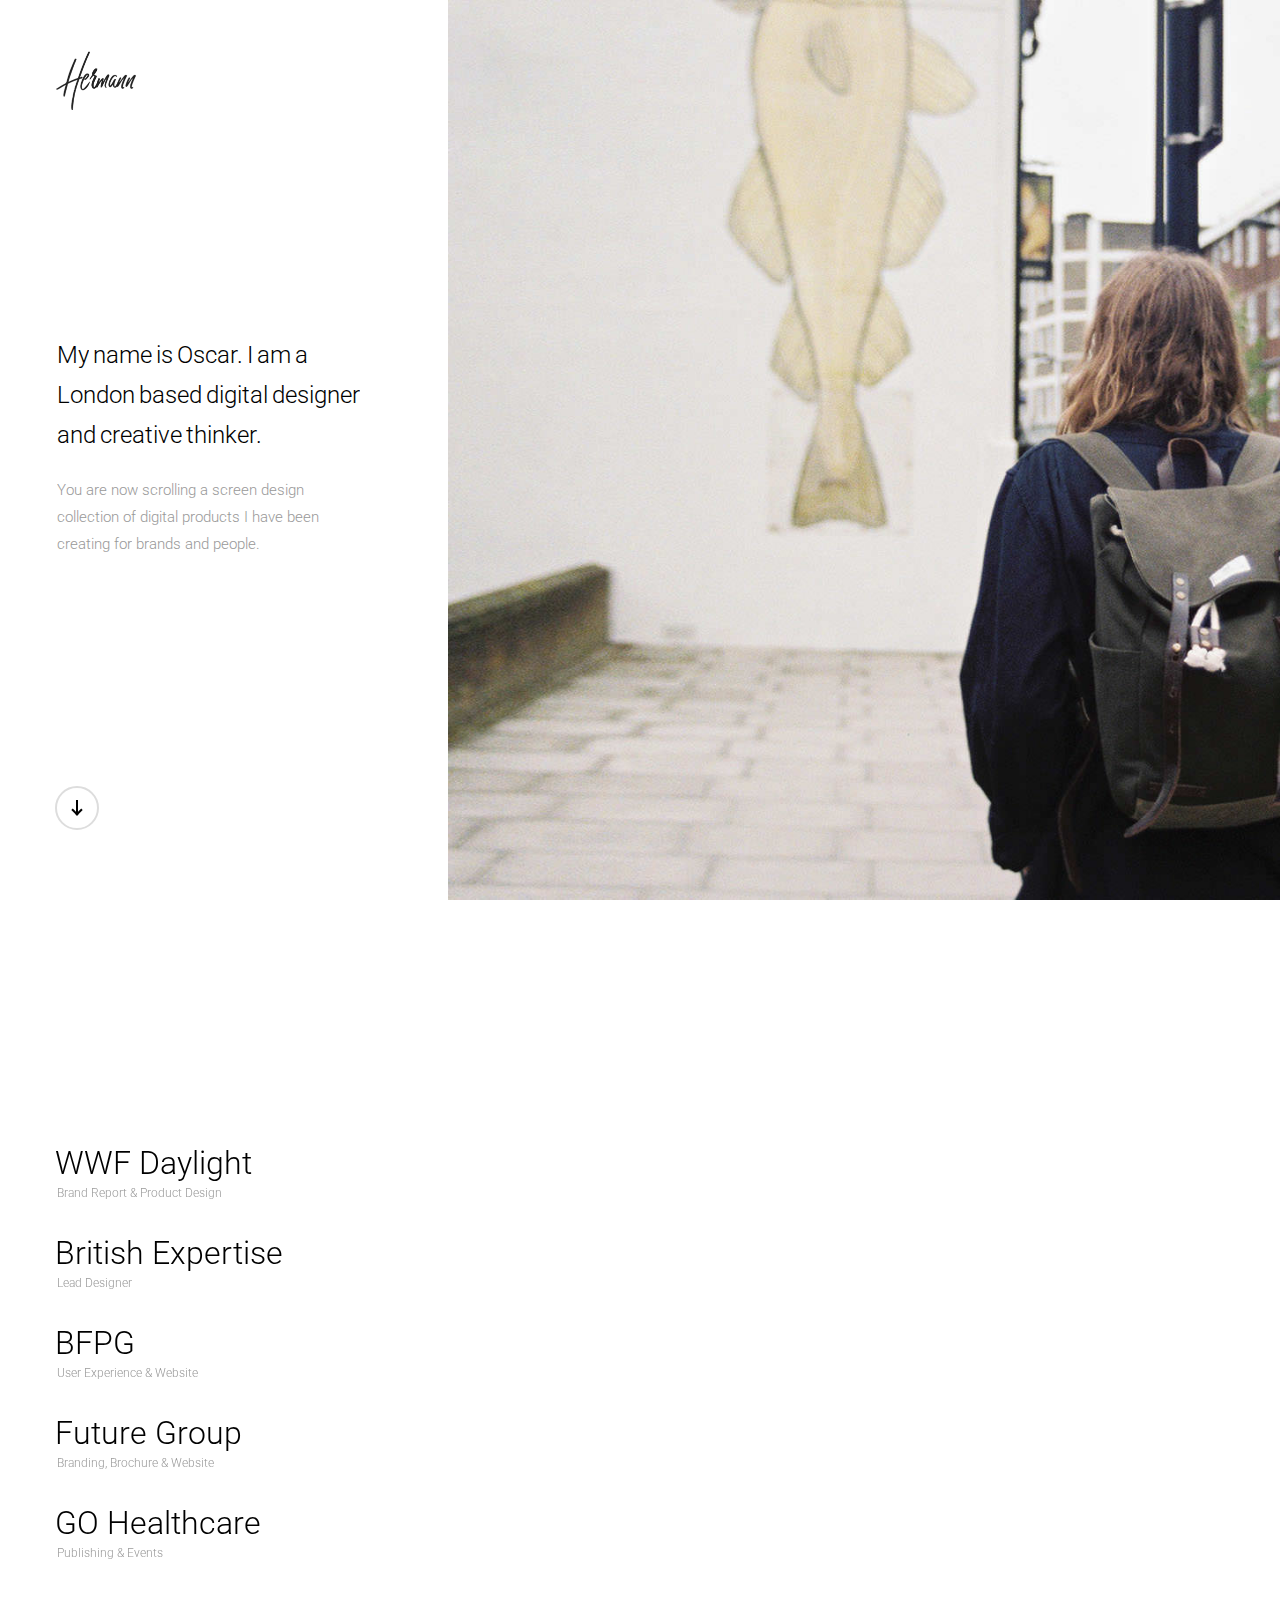
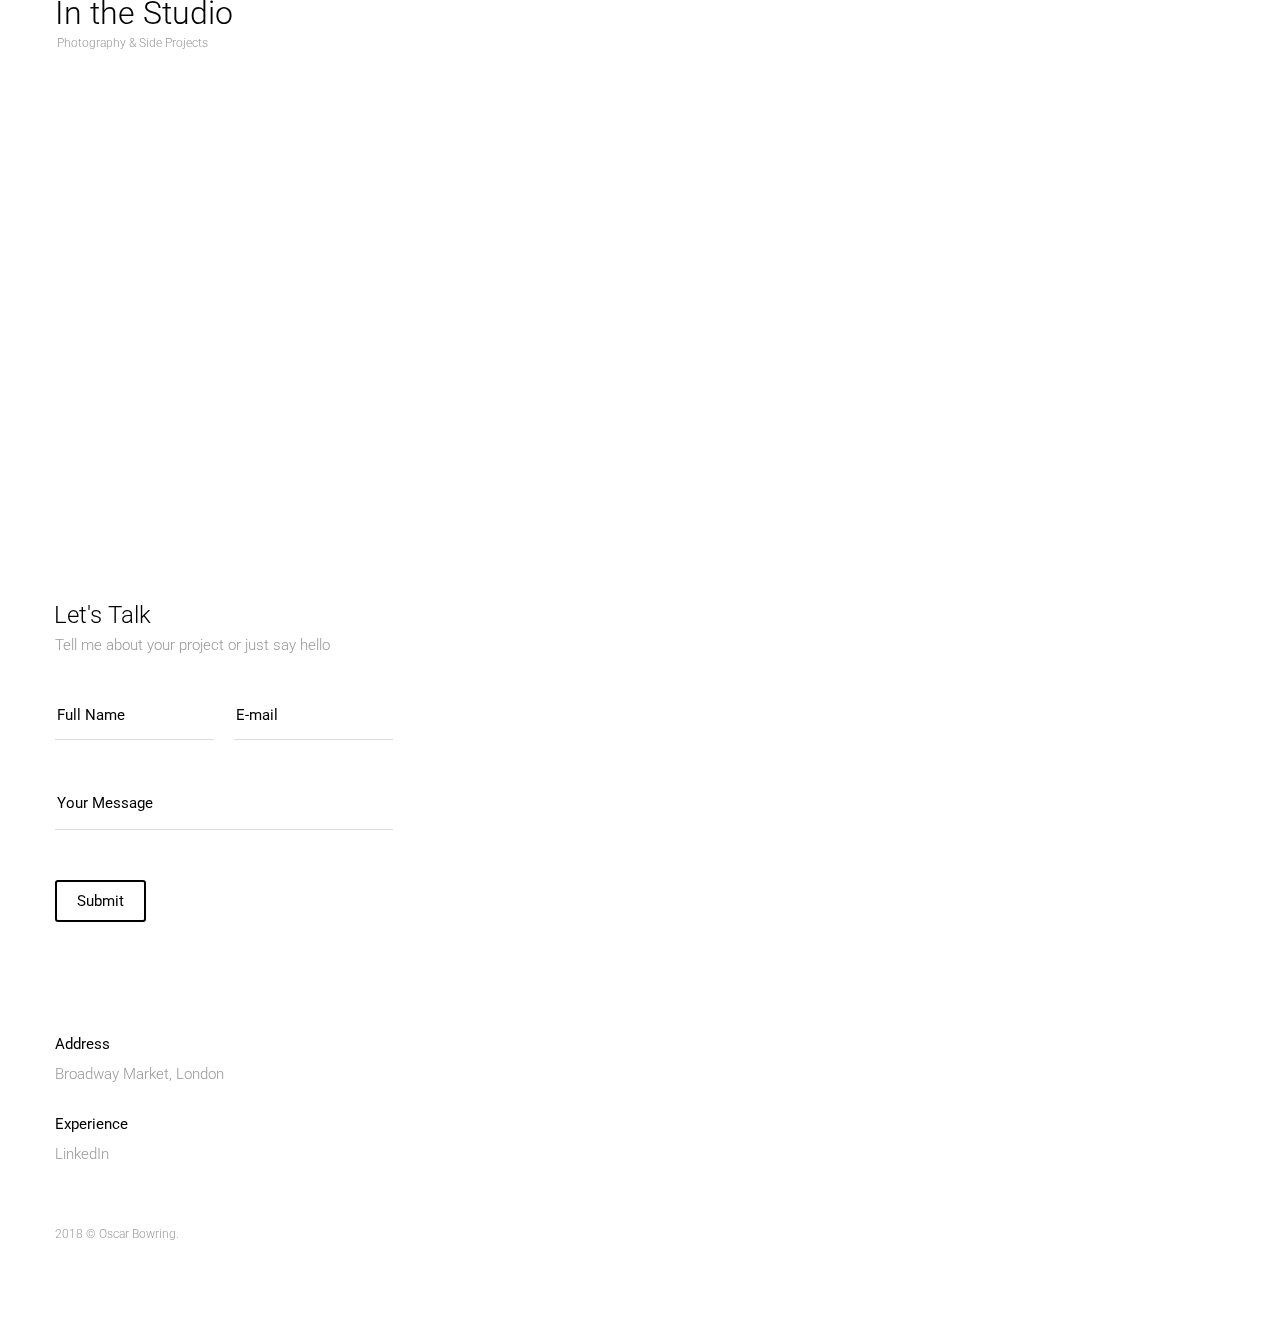
==== home.html @ 395b9bc4 "Update: Home Text." ====
<!DOCTYPE html>
<html lang="en">
<head>

    <title>Hermann - Creative Ajax Portfolio Template</title>
    <meta name="viewport" content="width=device-width, initial-scale=1.0" />
    <meta name="description" content="Perfect masonry isotope portfolio template. Masonry portfolio examples. Build your portfolio with berger template." />
    <meta name="keywords" content="ajax portfolio, portfolio design, portfolio template, minimal portfolio, masonry isotope portfolio " />
    <meta name="author" content="ClaPat Studio">
    <meta charset="UTF-8" />

    <link rel="icon" type="image/ico" href="favicon.ico" />
    <link href="style.css" rel="stylesheet" />
    <link href="css/assets.css" rel="stylesheet" />
    <link href="css/font-awesome.min.css" rel="stylesheet" />
    <link href='https://fonts.googleapis.com/css?family=Roboto:400,300' rel='stylesheet' type='text/css'>


</head>



<body class="hidden bg-change">

    <!-- Page Content -->
    <div id="page-content">


        <!-- Header -->
        <header class="hidden">

            <!-- Logo -->
            <div id="logo">
                <a href="index.html">
                    <img class="black-logo" src="images/logo.png" alt="Logo Black">
                    <img class="white-logo" src="images/logo-white.png" alt="Logo White">
                </a>
            </div>
            <!--/Logo -->

	    <!-- Loader Mask -->
            <div id="loader-mask" class="disable">
                <div id="loader"></div>
            </div>
	    <!--/Loader Mask -->

	    <!-- Close Project -->
            <div id="close-project" class="disable">
                <span></span>
                <span></span>
            </div>
	    <!-- Close Project -->

        </header>
        <!--/Header -->


        <!-- Main -->
        <div id="main">

            <!-- Showcase Gallery -->
            <div id="showcase-gallery">
                <div class="showcase-img" data-aux="project-01" data-src="images/p1.jpg"></div>
                <div class="showcase-img light-content" data-aux="project-02" data-src="images/p2.jpg"></div>
                <div class="showcase-img light-content" data-aux="project-03" data-src="images/p3.jpg"></div>
                <div class="showcase-img" data-aux="project-04" data-src="images/p4.jpg"></div>
                <div class="showcase-img" data-aux="project-05" data-src="images/p5.jpg"></div>
                <div class="showcase-img light-content" data-aux="project-06" data-src="images/p6.jpg"></div>
                <div class="showcase-img" data-aux="project-07" data-src="images/p7.jpg"></div>
            </div>
            <!--/Showcase Gallery -->

	    <!-- Main Content-->
            <div id="main-content">

                <!-- Intro Section -->
                <div id="intro">
                    <div class="outer">
                        <div class="inner">
                            <div class="title-intro">My name is Oscar. I am a London <br class="destroy">based digital designer and creative thinker.</div>
       			    <div class="subtitle-intro">You are now scrolling a screen design collection of digital products <br class="destroy">I have been creating for brands and people.</div>
                            <div class="scroll-down disable">
                                <div class="arrow-top"></div>
                    		<div class="arrow-top-line"></div>
                            </div>
                        </div>
                    </div>
		</div>
                <!--/Intro Section -->

                <!-- Showcase List -->
                <div id="showcase">
                    <div class="outer">
                        <div class="inner">
                            <ul class="showcase-list">
                                <li><a data-url="project1.html" data-aux="project-01">WWF Daylight<span>Brand Report & Product Design</span></a></li>
                                <li><a data-url="project2.html" data-aux="project-02">British Expertise<span>Lead Designer</span></a></li>
                                <li><a data-url="project3.html" data-aux="project-03">BFPG<span>User Experience & Website</span></a></li>
                                <li><a data-url="project4.html" data-aux="project-04">Future Group<span>Branding, Brochure & Website</span></a></li>
                                <li><a data-url="project5.html" data-aux="project-05">GO Healthcare<span>Publishing & Events</span></a></li>
                                <li><a data-url="project6.html" data-aux="project-06">In the Studio<span>Photography & Side Projects</span></a></li>
                            </ul>
                        </div>
                    </div>
                </div>
                <!--/Showcase List -->


                <!-- Contact Section -->
                <div id="contact">

                    <h4>Let's Talk</h4>
                    <p>Tell me about your project or just say hello</p>

                    <!-- Contact Formular -->
                    <div id="contact-formular">

                    	<div id="message"></div>

                        <form method="post" action="contact.php" name="contactform" id="contactform">
                            <div class="name-box">
                                <input name="name" type="text" id="name" size="30"  onfocus="if(this.value == 'Full Name') { this.value = ''; }" onblur="if(this.value == '') { this.value = 'Full Name'; }" value="Full Name" ><label class="input_label"></label>
                            </div>
                            <div class="email-box">
                                <input name="email" type="text" id="email" size="30" onfocus="if(this.value == 'E-mail') { this.value = ''; }" onblur="if(this.value == '') { this.value = 'E-mail'; }" value="E-mail" ><label class="input_label"></label>
                            </div>
                            <div class="message-box">
                                <textarea name="comments" cols="40" rows="4" id="comments" onfocus="if(this.value == 'Your Message') { this.value = ''; }" onblur="if(this.value == '') { this.value = 'Your Message'; }" >Your Message</textarea><label class="input_label slow"></label>
                            </div>
                             <div class="submit-box">
                                <input type="submit" class="send_message cillar-button" id="submit" value="Submit" />
                            </div>
                        </form>
                    </div>
                    <!--/Contact Formular -->


                    <p><strong>Address</strong><br>Broadway Market, London</p>

                    <p><strong>Experience</strong><br>
                        <a target="_blank" href="https://www.linkedin.com/in/oscar-bowring/" class="link"><span>LinkedIn</span></a>
                    </p>


                    <p class="copyright">2018 © Oscar Bowring.</p>

                </div>
                <!--/Contact Section -->


            </div>
	    <!--/Main Content -->

        </div>
        <!--/Main -->

        <!-- Project Holder -->
        <div id="project-holder">
            <div id="project-data"></div>
        </div>
	<!--/Project Holder -->

	</div>
	<!--/Page Content -->



    <script src="js/jquery.min.js"></script>
    <script src="js/plugins.js"></script>
    <script src="js/scripts.js"></script>



</body>

</html>
---- style.css ----
/*------------------------------------------------------------------
Project:	Herman - The Ultimate Portfolio Template
Version:	1.0
Last change:	25/05/2017
Assigned to:	ClaPat
Primary use:	Showcase Portfolio
-------------------------------------------------------------------*/



/*------------------------------------------------------------------

01. General Styles
02. Preloader
03. Header
04. Secondary Menu
05. Full Screen Overlay Menu
06. Content Styles
07. Portfolio Filters
08. Portfolio Items
09. Portfolio Isotope Transitions
10. Project Page
11. Blog Page
12. Contact Page
13. Image & Div Animation
14. Shortcodes
15. Footer
16. Responsive Media Querries

-------------------------------------------------------------------*/


/* 1. General Styles */

	html,body{
		font-family: 'Roboto', sans-serif;
		font-weight: 300;
		font-size:15px;
		line-height:24px;
		height:100%;
		width:100%;
		color:#999;
		background-color:#fff;
	}

	html {
		box-sizing: border-box;
		margin-right: 0px!important;
		overflow: visible!important;
	}

	body {
		overflow-x:hidden;
		overflow-y:scroll;
		box-sizing: border-box;
		webkit-transition: opacity 0.2s ease-in-out 0s;
		transition: opacity 0.2s ease-in-out 0s;
	}

	body.hidden {
		opacity:0;
	}


	html, body, div, span, applet, object, iframe, h1, h2, h3, h4, h5, h6, p, blockquote, pre, a, abbr, acronym, address, big, cite, code, del, dfn, em, font, ins, kbd, q, s, samp, small, strike, strong, sub, sup, tt, var, dl, dt, dd, ol, ul, li, fieldset, form, label, legend, table, caption, tbody, tfoot, thead, tr, th, td {
		border: 0;
		margin: 0;
		outline: 0;
		padding: 0;
		vertical-align: baseline;
	}

	article,
	aside,
	details,
	figcaption,
	footer,
	header,
	hgroup,
	nav,
	section {
		display: block;
	}

	audio,
	canvas,
	 {
		display: inline-block;
		max-width: 100%;
	}

	address {
		font-style: italic;
		margin-bottom: 24px;
	}

	abbr[title] {
		border-bottom: 1px dotted #2b2b2b;
		cursor: help;
	}

	b, strong {
		font-weight: 400;
		color:#000;
		transition:all 0.2s ease-in-out 0s;
    	-webkit-transition:all 0.2s ease-in-out 0s;
	}

	.light-content b, .light-content strong {
		color:#fff;
	}

	cite,
	dfn,
	em,
	i {
		font-style: italic;
	}

	mark,
	ins {
		background: none repeat scroll 0 0 #000;
		text-decoration: none;
		color:#fff;
		font-family: "Montserrat",sans-serif;
		font-size: 10px;
		font-weight: 400;
		letter-spacing: 4px;
		text-transform: uppercase;
		padding:2px 5px;
		margin-bottom:10px;
		display:inline-block;
	}

	code,
	kbd,
	tt,
	var,
	samp,
	pre {
		font-family: monospace, serif;
		font-size: 15px;
		-webkit-hyphens: none;
		-moz-hyphens:    none;
		-ms-hyphens:     none;
		hyphens:         none;
		line-height: 1.6;
	}

	pre {
		border: 1px solid rgba(0, 0, 0, 0.1);
		-webkit-box-sizing: border-box;
		-moz-box-sizing:    border-box;
		box-sizing:         border-box;
		margin-bottom: 24px;
		max-width: 100%;
		overflow: auto;
		padding: 12px;
		white-space: pre;
		white-space: pre-wrap;
		word-wrap: break-word;
	}

	blockquote,
	q {
		-webkit-hyphens: none;
		-moz-hyphens:    none;
		-ms-hyphens:     none;
		hyphens:         none;
		quotes: none;
	}

	blockquote:before,
	blockquote:after,
	q:before,
	q:after {
		content: "";
		content: none;
	}

	blockquote {
		color: #000;
		font-size: 18px;
		font-style: italic;
		font-weight: 300;
		line-height: 30px;
		margin-bottom: 24px;
		font-family:Georgia, "Times New Roman", Times, serif;
		border-left:2px #ddd solid;
		padding:20px 20px 20px 40px;
		letter-spacing: 0.01em;
	}

	blockquote span {
		display:block;
		margin-top:20px;
		font-weight:400;
		font-size:12px;
		font-style:normal;
		font-family: Verdana,Geneva,sans-serif;
		color:#999;
	}

	blockquote cite,
	blockquote small {
		color: #2b2b2b;
		font-size: 16px;
		font-weight: 400;
		line-height: 1.5;
	}

	blockquote em,
	blockquote i,
	blockquote cite {
		font-style: normal;
	}

	blockquote strong,
	blockquote b {
		font-weight: 400;
	}

	small {
		font-size: smaller;
	}

	big {
		font-size: 125%;
	}

	sup,
	sub {
		font-size: 75%;
		height: 0;
		line-height: 0;
		position: relative;
		vertical-align: baseline;
	}

	sup {
		bottom: 1ex;
	}

	sub {
		top: .5ex;
	}

	dl {
		margin-bottom: 24px;
	}

	dt {
		font-weight: bold;
	}

	dd {
		margin-bottom: 24px;
	}

	ul,
	ol {
		list-style: none;
		margin: 0 0 24px 20px;
	}

	ul {
		list-style: disc;
	}

	ol {
		list-style: decimal;
	}

	li > ul,
	li > ol {
		margin: 0 0 0 20px;
	}

	li {
		line-height: 20px;
		color:#333;
		margin-bottom:10px;
	}

	figure {
		margin:0;
		position:relative;
		display: inline-block;
	}

	figure img {
		max-width:100%;
	}

	.full img {
		width:100vw;
	}

	figcaption {
		background-color: #000;
		bottom: 25px;
		color: #fff;
		font-weight:400;
		font-size: 12px;
		padding: 15px 25px;
		position: absolute;
		right: 25px;
		z-index: 10;
	}

	fieldset {
		border: 1px solid rgba(0, 0, 0, 0.1);
		margin: 0 0 24px;
	}

	legend {
		white-space: normal;
	}

	button,	input {
		line-height: normal;
	}

	input,
	textarea {
		background-image: -webkit-linear-gradient(hsla(0,0%,100%,0), hsla(0,0%,100%,0)); /* Removing the inner shadow, rounded corners on iOS inputs */
	}

	button, html input[type="button"], input[type="reset"], input[type="submit"] {
		cursor: pointer;
	}

	button[disabled],
	input[disabled] {
		cursor: default;
	}

	input[type="checkbox"],
	input[type="radio"] {
		padding: 0;
	}

	input[type="search"] {

		-webkit-appearance: textfield;
	}

	input[type="search"]::-webkit-search-decoration {
		-webkit-appearance: none;
	}

	button::-moz-focus-inner, input::-moz-focus-inner {
		border: 0;
		padding: 0;
	}

	textarea {
		overflow: auto;
		vertical-align: top;
	}

	table, th, td {
		border: 1px solid rgba(0, 0, 0, 0.1);
	}

	table {
		border-collapse: separate;
		border-spacing: 0;
		border-width: 1px 0 0 1px;
		margin-bottom: 24px;
		width: 100%;
	}

	caption, th, td {
		font-weight: normal;
		text-align: left;
	}

	th {
		border-width: 0 1px 1px 0;
		font-weight: bold;
	}

	td {
		border-width: 0 1px 1px 0;
	}

	del {
		color: #767676;
	}

	hr {
		border: 0;
		height: 50px;
		width:100%;
		float:none;
		margin:0;
		display:inline-block;
	}

	hr.small {
		height:20px;
	}

	hr:after {
		clear: both;
		content: " ";
		display: block;
		height: 0;
		visibility: hidden;
	}

	::selection {
		background: #000;
		color: #fff;
		text-shadow: none;
	}

	::-moz-selection {
		background: #000;
		color: #fff;
		text-shadow: none;
	}

	img {
		border: 0 none;
		max-width: 100%;
		vertical-align: middle;
	}

	h1, h2, h3, h4, h5, h6 {
		font-family: 'Roboto', sans-serif;
		font-weight: 300;
		color:#000;
		margin-bottom:0px;
		transition:color 0.2s ease-in-out 0s;
    	-webkit-transition:color 0.2s ease-in-out 0s;
	}

	.light-content h1, .light-content h2, .light-content h3, .light-content h4, .light-content h5, .light-content h6, .light-content p {
		color: #fff;
	}

	h1{
		font-size:48px;
		line-height: 54px;
		margin-left:-3px;
	}

	h2{
		font-size: 36px;
		line-height: 48px;
		margin-left:-1px;
	}

	h3{
		font-size:30px;
		line-height: 36px;
		margin-left:-1px;
	}

	h4{
		font-size:24px;
		line-height: 30px;
		margin-left:-1px;
	}

	h5{
		font-size:18px;
		line-height: 24px;
		margin-left:-1px;
	}

	h6{
		font-size:14px;
		line-height: 18px;
	}

	p {
		font-size:15px;
		margin-bottom:20px;
		line-height:30px;
		color:#999;
		transition:color 0.2s ease-in-out 0s;
    	-webkit-transition:color 0.2s ease-in-out 0s;
	}

	.light-content p {
		color:rgba(255,255,255,0.4);
	}

	.container {
		max-width:1400px;
		width:100%;
		margin:0 auto;
		padding: 0 50px;
		box-sizing:border-box;
	}

	.small .container {
		max-width:800px;
		width:100%;
		margin:0 auto;
		padding: 0 50px;
		box-sizing:border-box;
	}

	.full .container {
		width:100%;
		max-width:100%;
		padding:0;
	}

	.container::after {
		clear: both;
		content: " ";
		display: table;
	}

	a:hover, a:active {
	  outline: 0;
	  color: #000;
	}

	a {
        text-decoration: none;
        -webkit-transition: background-color .3s ease, border .3s ease, color .3s ease, opacity .3s ease-in-out, outline .3s ease;
           -moz-transition: background-color .3s ease, border .3s ease, color .3s ease, opacity .3s ease-in-out, outline .3s ease;
            -ms-transition: background-color .3s ease, border .3s ease, color .3s ease, opacity .3s ease-in-out, outline .3s ease;
             -o-transition: background-color .3s ease, border .3s ease, color .3s ease, opacity .3s ease-in-out, outline .3s ease;
                transition: background-color .3s ease, border .3s ease, color .3s ease, opacity .3s ease-in-out, outline .3s ease;
    }

	a {
		color: #000;
		outline: 0;
	}

	a:hover {
		text-decoration:none;
	}

	a.link {
		display:inline-block;
		position:relative;
		padding-right:2px;
		color:#999;
	}

	.light-content a.link {
		color:rgba(255,255,255,0.4);
	}

	a.link:hover {
		color:#000;
	}

	.light-content a.link:hover {
		color:#fff;
	}

	a.link::before {
		content: '';
		position: absolute;
		bottom: 2px;
		left: 0;
		width: 100%;
		height: 2px;
		background: rgba(0,0,0,1);
		transform: scaleX(0);
		transform-origin: right;
		transition: transform .2s ease-out;
	}

	.light-content a.link::before {
		background: rgba(255,255,255,1);
	}

    a.link:hover::before {
		transform: scaleX(1);
		transform-origin: left;
	}

	.one_half {
    	width: 47%;
	}

	.one_third {
		width: 30.6%;
	}

	.one_fourth {
		width: 22%;
	}

	.one_fifth {
		width: 16.8%;
	}

	.one_sixth {
		width: 13.33%;
	}

	.two_fifth {
		width: 37.6%;
	}

	.two_fourth {
		width: 48%;
	}

	.two_third {
		width: 65.33%;
	}

	.three_fifth {
		width: 58.4%;
	}

	.three_fourth {
		width: 74%;
	}

	.four_fifth {
		width: 79.2%;
	}

	.five_sixth {
		width: 82.67%;
	}

	.one_third, .two_third, .three_fourth, .one_fourth, .two_fourth, .one_fifth, .two_fifth, .three_fifth, .four_fifth, .one_sixth, .five_sixth {
		float: left;
		margin-bottom: 20px;
		margin-right: 4%;
		position: relative;
	}

	.one_half {
		float: left;
		margin-bottom: 20px;
		margin-right: 6%;
		position: relative;
	}

	.last {
		margin-right:0px;
	}

	.text-align-center {
		text-align:center;
	}

	.text-align-left {
		text-align:left;
	}

	.outer {
		display:table;
		width:100%;
		height:100%;
	}

	.inner {
		display:table-cell;
		vertical-align:middle;
		-webkit-box-sizing:border-box;
		-moz-box-sizing:border-box;
		box-sizing:border-box;
	}

	.vc_row {
		position:relative;
		z-index:1;
	}

	.row_padding_top {
		padding-top:120px;
	}

	.row_padding_bottom {
		padding-bottom:100px;
	}

	#page-content {
		-webkit-transition: all 0.2s ease-in-out;
		transition: all 0.2s ease-in-out;
	}

	#project-holder {
		position:relative;
		left:0;
		width:100vw;
		z-index:100;
		background-color:#fff;
		-webkit-transform: translateY(100%);
		transform: translateY(100%);
		transition:all 0.8s ease-in-out 0s;
    	-webkit-transition:all 0.8s ease-in-out 0s;
	}

	#project-holder.open {
		-webkit-transform: translateY(0);
		transform: translateY(0);
	}


	/* 2. Header Styles */

	header {
		opacity:1;
		width:100%;
		height:160px;
		left:0;
		top:0;
		padding:50px 70px;
		position:fixed;
		box-sizing:border-box;
		z-index:150;
		-webkit-transition: all 0.2s ease-in-out;
		transition: all 0.2s ease-in-out;
	}

	header.small {
		height:100px;
		padding:30px 70px;
	}

	#logo {
		position:relative;
		display:inline-block;
	}

	#logo a {
		display:block;
	}

	#logo img {
		display: block;
		height: 60px;
		width: auto;
		-webkit-transition: opacity 0.2s ease-in-out;
		-moz-transition: opacity 0.2s ease-in-out;
		-o-transition: opacity 0.2s ease-in-out;
		-ms-transition: opacity 0.2s ease-in-out;
		transition: opacity 0.2s ease-in-out;
	}

	#logo img.white-logo {
		position:absolute;
		top:0;
		left:0;
		opacity:0;
	}

	#logo img.black-logo {
		opacity:1;
	}

	.light-content #logo img.black-logo {
		opacity:0;
	}

	.light-content #logo img.white-logo {
		opacity:1;
	}

	#loader-mask {
		opacity:1;
		height:40px;
		width:40px;
		top:60px;
		right:70px;
		z-index:5;
		position:absolute;
		-webkit-transition: all 0.2s ease-in-out;
		transition: all 0.2s ease-in-out;
	}

	#loader-mask.disable {
		opacity:0;
	}

	#loader-mask #loader {
		margin: 0px auto;
		font-size: 10px;
		position: relative;
		text-indent: -9999em;
		border-top: 2px solid rgba(0, 0, 0, 0.4);
		border-right: 2px solid rgba(0, 0, 0, 0.4);
		border-bottom: 2px solid rgba(0, 0, 0, 0.4);
		border-left: 2px solid rgba(0, 0, 0, 0.8);
		-webkit-transform: translateZ(0);
		-ms-transform: translateZ(0);
		transform: translateZ(0);
		-webkit-animation: load8 1.1s infinite linear;
		animation: load8 1.1s infinite linear;
	}

	#loader-mask.light-content #loader {
		border-top: 2px solid rgba(255, 255, 255, 0.4);
		border-right: 2px solid rgba(255, 255, 255, 0.4);
		border-bottom: 2px solid rgba(255, 255, 255, 0.4);
		border-left: 2px solid rgba(255, 255, 255, 0.8);
	}

	#loader-mask #loader, #loader-mask #loader:after {
	   border-radius: 50%;
	  width: 36px;
	  height: 36px;
	}

	@-webkit-keyframes load8 {
	  0% {
		-webkit-transform: rotate(0deg);
		transform: rotate(0deg);
	  }
	  100% {
		-webkit-transform: rotate(360deg);
		transform: rotate(360deg);
	  }
	}

	@keyframes load8 {
	  0% {
		-webkit-transform: rotate(0deg);
		transform: rotate(0deg);
	  }
	  100% {
		-webkit-transform: rotate(360deg);
		transform: rotate(360deg);
	  }
	}

	#close-project {
		width:40px;
		height:40px;
		border:2px solid rgba(0,0,0,0.4);
		box-sizing:border-box;
		opacity:1;
		top:60px;
		right:70px;
		position:absolute;
		border-radius:40px;
		-webkit-transition: all 0.2s ease-in-out;
		transition: all 0.2s ease-in-out;
		z-index:10;
		cursor:pointer;
		overflow:hidden;
	}

	#close-project span {
		width: 16px;
		height: 2px;
		background: #000;
		position: absolute;
		top: 17px;
		left: 10px;
		transform: rotate(-45deg);
		-webkit-transform: rotate(-45deg);
		-webkit-transition: transform 0.2s ease-in-out 0.2s, background 0.2s ease-in-out 0s;
		transition: transform 0.2s ease-in-out 0.2s, background 0.2s ease-in-out 0s;
	}

	.light-content #close-project span {
		background: #fff;
	}

	#close-project span:nth-child(2) {
		transform: rotate(45deg);
		-webkit-transform: rotate(45deg);
	}

	 #close-project.disable span {
		transform: rotate(0deg);
		-webkit-transform: rotate(0deg);
	}

	.light-content #close-project {
		border:2px solid rgba(255,255,255,0.4);
	}

	#close-project:hover {
		border:2px solid rgba(0,0,0,1);
	}

	.light-content #close-project:hover {
		border:2px solid rgba(255,255,255,1);
	}

	#close-project.disable {
		opacity:0;
	}



	/* 3. Showcase Styles */

	#showcase-height {
		position:relative;
		width:100vw;
		height:100vh;
	}

	#showcase-gallery {
		width:65vw;
		height:100vh;
		position:fixed;
		background-color:#fff;
		top:0;
		right:0;
		overflow:hidden;
		-webkit-transition: width 0.5s ease-in-out 0;
		transition: width 0.5s ease-in-out 0s;
	}

	#showcase-gallery.full {
		width:100vw;
		background-color:#000;
		-webkit-transition: width 0.7s ease-in-out 0.2;
		transition: width 0.7s ease-in-out 0.2s;
	}

	#showcase-gallery .showcase-img {
		position: absolute;
		height:100%;
		width:100%;
		background-size:cover;
		background-position:center center;
		background-color:#222;
		visibility:hidden;
		top: 0;
		left: 0;
		z-index: 0;
		opacity: 0;
		-webkit-transform: scale(1.03);
		transform: scale(1.03);
		-webkit-transition: all 0.3s ease-in-out;
		transition: all 0.3s ease-in-out;
	}

	#showcase-gallery .showcase-img.loaded.active {
	  opacity: 1;
	  visibility: visible;
	  -webkit-transform: scale(1);
		transform: scale(1);
	}

	#showcase-gallery .showcase-img.on-top {
	  opacity: 1;
	  visibility: visible;
	  -webkit-transform: scale(1);
		transform: scale(1);
		z-index:1;
	}

	#showcase {
		position: relative;
		padding: 100px 70px 0 70px;
		box-sizing: border-box;
		height: 100vh;
		min-height: 100vh;
	}

	.showcase-list {
		margin:0;
	}

	.showcase-list li {
		color: #000;
		font-size: 32px;
		line-height: 36px;
		list-style: none;
		margin: 0;
		display: block;
		float: left;
		clear: left;
	}

	.showcase-list li a {
		height:100%;
		display:block;
		padding:15px 0;
		cursor:pointer;
		-webkit-transition: all 0.1s ease-in-out;
		transition: all 0.1s ease-in-out;
	}

	.showcase-list li a.disable {
		opacity:0.2;
	}

	.showcase-list li span {
		display:block;
		font-size:12px;
		line-height:24px;
		color:#999;
		margin-left:2px;
	}


	/* 4. Content Styles */

	#main-content {
		width:35vw;
		position:relative;
		-webkit-transition: all 0.3s ease-in-out;
		transition: all 0.3s ease-in-out;
	}

	#main-content.hidden {
		opacity:0;
		-webkit-transition: all 0.2s ease-in-out;
		transition: all 0.2s ease-in-out;
	}

	#main-content.disable {
		display:none;
	}

	#intro {
		overflow:hidden;
		position:relative;
		width:100%;
		height:100vh;
		padding:0 100px 0 70px;
		box-sizing:border-box;
	}

	.title-intro {
		color:#000;
		font-size:24px;
		line-height:36px;
		margin-bottom:20px;
		position:relative;
	}

	.title-intro span {
		opacity: 0;
		display: inline-block;
		margin: 0 2px;
		line-height: 30px;
		height: 30px;
		padding-top: 30px;
		box-sizing: border-box;
		-webkit-transition: all 0.4s ease-in-out 0.2s;
		transition: all 0.4s ease-in-out 0.2s;
		overflow: hidden;
	}

	.animate .title-intro span {
		opacity:1;
		padding-top:0;
	}

	.subtitle-intro span {
		opacity: 0;
		display: inline-block;
		margin: 0 2px;
		line-height: 20px;
		height: 20px;
		padding-top: 20px;
		box-sizing: border-box;
		-webkit-transition: all 0.4s ease-in-out 0.2s;
		transition: all 0.4s ease-in-out 0.2s;
		overflow: hidden;
	}

	.animate .subtitle-intro span {
		opacity:1;
		padding-top:0;
	}

	.scroll-down {
		border:2px solid #ddd;
		height:40px;
		width:40px;
		border-radius:60px;
		position:fixed;
		left:70px;
		bottom:70px;
		cursor:pointer;
		-webkit-transition: all 0.2s ease-in-out;
		transition: all 0.2s ease-in-out;
	}

	.scroll-down:hover {
		border:2px solid #ccc;
	}

	.scroll-down.disable {
		opacity:0;
		-webkit-transform: scale(0.8);
		transform: scale(0.8);
	}

	.arrow-top {
		border-bottom: 2px solid #000;
		border-left: 2px solid #000;
		height: 6px;
		transform: rotate(-45deg);
		width: 6px;
		position:absolute;
		left:16px;
		top:18px;
		-webkit-transition: all 0.2s ease-in-out;
		transition: all 0.2s ease-in-out;
	}

	.scroll-down:hover .arrow-top {
		top:20px;
	}

	.arrow-top-line {
		background-color: #000;
		height: 14px;
		left: 50%;
		position: absolute;
		top: 12px;
		width: 2px;
		margin-left:-1px;
		-webkit-transition: all 0.2s ease-in-out;
		transition: all 0.2s ease-in-out;
	}

	.scroll-down:hover .arrow-top-line {
		height:16px;
		top: 10px;
	}



	/* 5. Contact Styles */

	#contact {
		position:relative;
		padding:400px 70px 70px;
		box-sizing:border-box;
	}


	#contact-formular {
		margin:30px 0 100px 0;
	}

	#contact-formular::after {
		clear: both;
		content: " ";
		display: table;
	}

	#contactform {
		position:relative;
	}

	.name-box, .email-box, .message-box {
		position:relative;
		display:block;
	}

	.name-box, .email-box  {
		width: 47%;
		float: left;
		margin-bottom: 20px;
		margin-right: 6%;
		position: relative;
	}

	.name-box::after, .email-box::after {
		clear: both;
		content: " ";
		display: table;
	}

	.email-box {
		margin-right:0px;
	}

	.message-box {
		float:left;
		width:100%;
	}

	input[type="text"], textarea {
		color: #000;
		font-family: 'Roboto', sans-serif;
		font-size: 15px;
		font-weight: 400;
		height: 50px;
		padding: 12px 20px 12px 2px;
		width: 100%;
		border-radius:0px;
		margin-bottom:0px;
		border:none;
		transition: all 0.2s linear;
		-webkit-transition: all 0.2s linear;
		box-sizing: border-box;
		background-color:transparent;
		outline:none;
		border-bottom:1px solid #ddd;
	}

	.light-content input[type="text"], .light-content textarea {
		color: #fff;
		border-bottom:1px solid rgba(255,255,255,0.2);
	}

	.input_label {
		background-color: #000;
		height: 2px;
		left: 0;
		position: absolute;
		bottom: 0px;
		width: 0;
		-webkit-transition: all 0.2s ease-in-out;
		transition: all 0.2s ease-in-out;
	}

	.light-content .input_label {
		background-color: #fff;
	}

	.input_label.slow {
		-webkit-transition: all 0.4s ease-in-out;
		transition: all 0.4s ease-in-out;
	}

	input[type="text"]:focus + .input_label, textarea:focus + .input_label {
		width:100%;
	}

	input[type="text"]:focus, textarea:focus {
		color:#000;
	}

	.light-content input[type="text"]:focus, .light-content textarea:focus {
		color:#fff;
	}

	textarea {
		resize:none;
		margin-top:20px;
		height:50px;
		box-sizing: border-box;
		padding: 14px 20px 6px 2px;
		margin-bottom:0px;
	}

	textarea:after {
		background-color: #000;
		content: "";
		height: 2px;
		left: 0px;
		position: absolute;
		top: 20px;
		width: 100%;
		-webkit-transition: all 0.2s ease-in-out;
		transition: all 0.2s ease-in-out;
	}

	.submit-box {
		color:#000;
		font-size: 13px;
		margin-top:50px;
		line-height:16px;
		cursor:pointer;
		border:none;
		box-sizing:border-box;
		transition:all 0.2s ease 0s;
    	-webkit-transition:all 0.2s ease 0s;
		text-align:center;
		background-color:transparent;
		display:inline-block;
		border-radius:3px;
		position:relative;
		overflow:hidden;
		border:2px solid #000;
	}

	.light-content .submit-box {
		color:#fff;
		border:2px solid #fff;
	}

	.submit-box::before {
		content: '';
		position: absolute;
		bottom: 0px;
		left: 0;
		width: 100%;
		height: 100%;
		background: #000;
		transform: scaleX(0);
		transform-origin: right;
		transition: transform .2s ease-out;
		-webkit-transition: transform .2s ease-out;
	}

	.light-content .submit-box::before {
		background: #fff;
	}

    .submit-box:hover::before {
		transform: scaleX(1);
		transform-origin: left;
	}

	.submit-box input[type="submit"] {
		font-family: 'Roboto', sans-serif;
		font-weight: 400;
		font-size:15px;
		z-index:10;
		position:relative;
		color:#000;
		cursor:pointer;
		padding: 10px 20px;
		outline:none;
		transition:all 0.2s ease-in-out 0s;
    	-webkit-transition:all 0.2s ease-in-out 0s;
	}

	.light-content .submit-box input[type="submit"] {
		color:#fff;
	}

	.submit-box:hover input[type="submit"] {
		color:#fff;
	}

	.light-content .submit-box:hover input[type="submit"] {
		color:#000;
	}

	input[type="submit"]	{
		margin:0;
		background:transparent;
		border:none;
		color:#fff;
	}

	.error_message {
		text-align:left;
		margin-bottom:30px;
		font-size:13px;
		color:#e93735;
		font-weight:400;
	}

	#success_page {
		text-align:left;
	}

	#success_page p {
		color:#999999;
	}

	#message fieldset {
		border:none;
	}


	.copyright {
		color:#999;
		font-size:12px;
		margin:50px 0 0 0;
	}




	/* Service Icon Boxes */

	.services-icon i {
		font-size:36px;
		float:left;
		margin-right:10px;
		margin-top:5px;
		color:#999;
		-webkit-transform: scale(1);
		-moz-transform: scale(1);
		-o-transform: scale(1);
		-ms-transform: scale(1);
		transform: scale(1);
		transition:all 0.2s ease 0s;
		-moz-transition:all 0.2s ease 0s;
    	-webkit-transition:all 0.2s ease 0s;
    	-o-transition:all 0.2s ease 0s;
	}

	.services-icon:hover i {
		color:#000;
		-webkit-transform: scale(1.1);
		-moz-transform: scale(1.1);
		-o-transform: scale(1.1);
		-ms-transform: scale(1.1);
		transform: scale(1.1);
	}

	.service-info-text {
		margin-left:60px;
		margin-bottom: 50px;
	}

	.service-info-text h5 {
		margin-bottom: 5px;
		padding-top: 10px;
		font-weight:400;
	}

	.services-number .service-info-text {
		margin-left:0px;
		margin-top:20px;
		position:relative;
		z-index:1;
	}


	/* Text Carousel */



	/* Appear Items */

	.has-animation {
		opacity: 0;
		-webkit-transition:  transform 1s cubic-bezier(0.165, 0.84, 0.44, 1) 0.15s, opacity 1s cubic-bezier(0.165, 0.84, 0.44, 1) 0.15s;
		transition: transform 1s cubic-bezier(0.165, 0.84, 0.44, 1) 0.15s, opacity 1s cubic-bezier(0.165, 0.84, 0.44, 1) 0.15s;
		-webkit-transition:translateY(80px);
		transform: translateY(80px);
	}

	.has-animation.animate-in {
		opacity: 1;
		-webkit-transition:translateY(0px);
		transform: translateY(0px);
	}

	/* 2. LightBox */

	.image-link {
		display: inline-block;
		width: auto;
	}

	.image-link::after {
		background-image: url('images/zoom-white.png');
		background-size: 20px 20px;
		display: inline-block;
		width: 20px;
		height: 20px;
		content: "";
		position: absolute;
		right: 30px;
		top: 30px;
		opacity:0;
		-ms-transform: scale(0.6);
		-moz-transform: scale(0.6);
		-webkit-transform: scale(0.6);
		transform: scale(0.6);
		-moz-transition: all 0.2s ease-in-out;
		-o-transition: all 0.2s ease-in-out;
		-ms-transition: all 0.2s ease-in-out;
		transition: all 0.2s ease-in-out;
	}

	.image-link:hover::after {
		opacity:0.5;
		-ms-transform: scale(1);
		-moz-transform: scale(1);
		-webkit-transform: scale(1);
		transform: scale(1);
	}

	.mfp-with-zoom .mfp-container, .mfp-with-zoom.mfp-bg {
		opacity: 0;
		-webkit-backface-visibility: hidden;
		-webkit-transition: all 0.3s ease-out;
		-moz-transition: all 0.3s ease-out;
		-o-transition: all 0.3s ease-out;
		transition: all 0.3s ease-out;
	}

	.mfp-with-zoom.mfp-ready .mfp-container {
		opacity: 1;
	}

	.mfp-with-zoom.mfp-ready.mfp-bg {
		opacity: 0.93;
	}

	.mfp-with-zoom.mfp-removing .mfp-container, .mfp-with-zoom.mfp-removing.mfp-bg {
	  opacity: 0;
	}

	/* Buttons */

	.clapat-button {
		color:#fff;
		font-size: 14px;
		font-weight: 400;
		padding:16px 30px;
		line-height:16px;
		cursor:pointer;
		border:none;
		box-sizing:border-box;
		transition:all 0.2s ease 0s;
		-moz-transition:all 0.2s ease 0s;
    	-webkit-transition:all 0.2s ease 0s;
    	-o-transition:all 0.2s ease 0s;
		text-align:center;
		background-color:#000;
		display:inline-block;
		border-radius:3px;
		position:relative;
		overflow:hidden;
	}

	.clapat-button.rounded {
		border-radius:30px;
	}

	.clapat-button.outline {
		background-color:transparent;
		color:#000;
		border:2px solid #000;
		padding: 14px 30px;
	}

	.clapat-button:hover {
		color:#fff;
	}

	.clapat-button::before {
		content: '';
		position: absolute;
		bottom: 0px;
		left: 0;
		width: 100%;
		height: 100%;
		background: #333;
		transform: scaleX(0);
		transform-origin: right;
		transition: transform .2s ease-out;
	}

	.clapat-button.outline::before {
		background: #000;
	}

    .clapat-button:hover::before {
		transform: scaleX(1);
		transform-origin: left;
	}

	.clapat-button span {
		z-index:10;
		position:relative;
	}

	/* Classic Slider and Carousel */

	.slider .owl-nav {
		position:absolute;
		top:0;
		left:0;
		margin:0;
		width:100%;
		height:100%;
		pointer-events: none;
		margin:0!important;

	}

	.slider .owl-prev {
		text-indent: -9999px;
		position: absolute;
		top: 50%;
		pointer-events: auto;
		opacity: 0;
		left: 0;
		cursor: pointer;
		background: url("images/prev_slide_white.png");
		background-size: 20px 20px;
		background-repeat: no-repeat;
		background-position: 5px 20px;
		border-radius: 0 2px 2px 0;
		background-color: rgba(0,0,0,0.3);
		height: 60px;
		width: 30px;
		margin-top: -30px;
		-moz-transition: all 0.2s ease-in-out;
		-o-transition: all 0.2s ease-in-out;
		-ms-transition: all 0.2s ease-in-out;
		transition: all 0.2s ease-in-out;
	}

	.slider:hover .owl-prev {
		opacity:1;
		background-color: rgba(0,0,0,0.3);
	}

	.slider:hover .owl-prev:hover {
		background-color: rgba(0,0,0,1);
	}

	.slider .owl-next {
		text-indent: -9999px;
		right: 0;
		position: absolute;
		top: 50%;
		pointer-events: auto;
		opacity: 0;
		cursor: pointer;
		background: url("images/next_slide_white.png");
		background-size: 20px 20px;
		background-repeat: no-repeat;
		background-position: 6px 20px;
		border-radius: 2px 0 0 2px;
		background-color: rgba(0,0,0,0.3);
		height: 60px;
		width: 30px;
		margin-top: -30px;
		-moz-transition: all 0.2s ease-in-out;
		-o-transition: all 0.2s ease-in-out;
		-ms-transition: all 0.2s ease-in-out;
		transition: all 0.2s ease-in-out;
	}

	.slider:hover .owl-next {
		opacity:1;
		background-color: rgba(0,0,0,0.3);
	}

	.slider:hover .owl-next:hover {
		background-color: rgba(0,0,0,1);
	}

	.slider .owl-dots {
		position:absolute;
		width:100%;
		bottom:10px;
		text-align: center;
  		-webkit-tap-highlight-color: transparent;
	}

	.owl-theme .owl-dots .owl-dot {
		display: inline-block;
		zoom: 1;
		*display: inline;
	}

	.slider .owl-dots .owl-dot span {
		background: rgba(255,255,255,0.5)!important;
		width:6px;
		height:6px;
		border-radius:6px;
		width: 8px;
		height: 8px;
		margin: 4px 5px;
		background: #D6D6D6;
		display: block;
		-webkit-backface-visibility: visible;
		transition: opacity 200ms ease;
		border-radius: 30px;
	}

	.slider .owl-dots .owl-dot.active span, .slider .owl-dots .owl-dot:hover span {
		background: #fff!important;
	}

	.carousel .owl-dots {
		position:relative;
		width:100%;
		margin: 15px 0;
		text-align: center;
  		-webkit-tap-highlight-color: transparent;
	}

	.carousel .owl-dots .owl-dot span {
		background: rgba(0,0,0,0.5)!important;
		width:6px;
		height:6px;
		border-radius:6px;
		width: 8px;
		height: 8px;
		margin: 5px;
		background: #D6D6D6;
		display: block;
		-webkit-backface-visibility: visible;
		transition: opacity 200ms ease;
		border-radius: 30px;
	}

	.carousel .owl-dots .owl-dot.active span, .carousel .owl-dots .owl-dot:hover span {
		background: #000!important;
	}





/*--------------------------------------------------
	Responsive
---------------------------------------------------*/


@media only screen and (max-width: 1466px) {

	header {
    	padding: 50px 55px;
	}

	#loader-mask, #close-project {
    	right: 55px;
	}

	#intro {
    	padding: 0 80px 0 55px;
	}

	.scroll-down {
    	left: 55px;
	}

	#showcase {
    	padding: 100px 55px 0 55px;
	}

	#contact {
    	padding: 400px 55px 70px;
	}

}


@media only screen and (max-width: 1024px) {

	header {
    	padding: 30px 40px;
		height: 120px;
	}

	#loader-mask, #close-project {
    	right: 40px;
		top:40px;
	}

	#intro {
    	padding: 140px 40px 0 40px;
		height: 100vh;
		max-height: 100vh;
	}

	.scroll-down {
		display:none;
	}

	#showcase {
    	padding: 140px 40px 0 40px;
	}

	#contact {
    	padding: 400px 40px 70px;
	}

	.showcase-list li {
		font-size: 24px;
		line-height: 30px;
	}

	.showcase-list li a {
		padding: 10px 0;
	}

	.name-box, .email-box {
		width: 100%;
		float: none;
		margin-right: 0;
	}

	#showcase-gallery {
    	width: 50vw;
	}

	#main-content {
    	width: 50vw;
	}

	.container, .small .container {
    	padding: 0 40px;
	}

}


@media only screen and (max-width: 767px) {

	header {
    	padding: 30px 30px;
	}

	#loader-mask, #close-project {
    	right: 30px;
		top:40px;
	}

	#intro {
    	padding: 100px 30px 0 30px;
	}

	#showcase {
    	padding: 100px 30px 0 30px;
	}

	#contact {
    	padding: 400px 30px 70px;
	}

	.one_half {
    	width: 100%;
	}

	.one_third {
		width: 100%;
	}

	.one_fourth {
		width: 100%;
	}

	.one_fifth {
		width: 100%;
	}

	.one_sixth {
		width: 100%;
	}

	.two_fifth {
		width: 100%;
	}

	.two_fourth {
		width: 100%;
	}

	.two_third {
		width: 100%;
	}

	.three_fifth {
		width: 100%;
	}

	.three_fourth {
		width: 100%;
	}

	.four_fifth {
		width: 100%;
	}

	.five_sixth {
		width: 100%;
	}

	.one_half, .one_third, .two_third, .three_fourth, .one_fourth, .two_fourth, .one_fifth, .two_fifth, .three_fifth, .four_fifth, .one_sixth, .five_sixth {
		margin-bottom: 20px;
		margin-right: 0%;
	}

	.container, .small .container {
    	padding: 0 30px;
	}

	figcaption {
		display:none;
	}


}


@media only screen and (max-width: 479px) {

	header {
    	padding: 20px 20px;
	}

	#loader-mask, #close-project {
    	right: 20px;
		top:30px;
	}

	#intro {
    	padding: 100px 20px 0 20px;
	}

	#showcase {
    	padding: 100px 20px 0 20px;
	}

	#contact {
    	padding: 400px 20px 70px;
	}

	#showcase-gallery {
    	width: 0vw;
	}

	#main-content {
    	width: 100vw;
	}

	.container, .small .container {
    	padding: 0 20px;
	}



}
---- css/assets.css ----
/* Owl Carousel */

.owl-carousel,.owl-carousel .owl-item{-webkit-tap-highlight-color:transparent;position:relative}.owl-carousel{display:none;width:100%;z-index:1}.owl-carousel .owl-stage{position:relative;-ms-touch-action:pan-Y;-moz-backface-visibility:hidden}.owl-carousel .owl-stage:after{content:".";display:block;clear:both;visibility:hidden;line-height:0;height:0}.owl-carousel .owl-stage-outer{position:relative;overflow:hidden;-webkit-transform:translate3d(0,0,0)}.owl-carousel .owl-item,.owl-carousel .owl-wrapper{-webkit-backface-visibility:hidden;-moz-backface-visibility:hidden;-ms-backface-visibility:hidden;-webkit-transform:translate3d(0,0,0);-moz-transform:translate3d(0,0,0);-ms-transform:translate3d(0,0,0)}.owl-carousel .owl-item{min-height:1px;float:left;-webkit-backface-visibility:hidden;-webkit-touch-callout:none}.owl-carousel .owl-item img{display:block;width:100%}.owl-carousel .owl-dots.disabled,.owl-carousel .owl-nav.disabled{display:none}.no-js .owl-carousel,.owl-carousel.owl-loaded{display:block}.owl-carousel .owl-dot,.owl-carousel .owl-nav .owl-next,.owl-carousel .owl-nav .owl-prev{cursor:pointer;cursor:hand;-webkit-user-select:none;-khtml-user-select:none;-moz-user-select:none;-ms-user-select:none;user-select:none}.owl-carousel.owl-loading{opacity:0;display:block}.owl-carousel.owl-hidden{opacity:0}.owl-carousel.owl-refresh .owl-item{visibility:hidden}.owl-carousel.owl-drag .owl-item{-webkit-user-select:none;-moz-user-select:none;-ms-user-select:none;user-select:none}.owl-carousel.owl-grab{cursor:move;cursor:grab}.owl-carousel.owl-rtl{direction:rtl}.owl-carousel.owl-rtl .owl-item{float:right}.owl-carousel .animated{animation-duration:1s;animation-fill-mode:both}.owl-carousel .owl-animated-in{z-index:0}.owl-carousel .owl-animated-out{z-index:1}.owl-carousel .fadeOut{animation-name:fadeOut}@keyframes fadeOut{0%{opacity:1}100%{opacity:0}}.owl-height{transition:height .5s ease-in-out}.owl-carousel .owl-item .owl-lazy{opacity:0;transition:opacity .4s ease}.owl-carousel .owl-item img.owl-lazy{transform-style:preserve-3d}.owl-carousel .owl-video-wrapper{position:relative;height:100%;background:#000}.owl-carousel .owl-video-play-icon{position:absolute;height:80px;width:80px;left:50%;top:50%;margin-left:-40px;margin-top:-40px;background:url(owl.video.play.png) no-repeat;cursor:pointer;z-index:1;-webkit-backface-visibility:hidden;transition:transform .1s ease}.owl-carousel .owl-video-play-icon:hover{-ms-transform:scale(1.3,1.3);transform:scale(1.3,1.3)}.owl-carousel .owl-video-playing .owl-video-play-icon,.owl-carousel .owl-video-playing .owl-video-tn{display:none}.owl-carousel .owl-video-tn{opacity:0;height:100%;background-position:center center;background-repeat:no-repeat;background-size:contain;transition:opacity .4s ease}.owl-carousel .owl-video-frame{position:relative;z-index:1;height:100%;width:100%}

/* Magnific Popup CSS */
.mfp-bg,.mfp-wrap{position:fixed;left:0;top:0}.mfp-bg,.mfp-container,.mfp-wrap{height:100%;width:100%}.mfp-arrow:after,.mfp-arrow:before,.mfp-container:before,.mfp-figure:after{content:''}.mfp-bg{z-index:1042;overflow:hidden;background:#0b0b0b;opacity:.8}.mfp-arrow,.mfp-arrow:focus,.mfp-arrow:hover,.mfp-close,.mfp-close:focus,.mfp-close:hover{opacity:1}.mfp-wrap{z-index:1043;outline:0!important;-webkit-backface-visibility:hidden}.mfp-container{text-align:center;position:absolute;left:0;top:0;padding:0 8px;box-sizing:border-box}.mfp-container:before{display:inline-block;height:100%;vertical-align:middle}.mfp-align-top .mfp-container:before{display:none}.mfp-content{position:relative;display:inline-block;vertical-align:middle;margin:0 auto;text-align:left;z-index:1045}.mfp-ajax-holder .mfp-content,.mfp-inline-holder .mfp-content{width:100%;cursor:auto}.mfp-ajax-cur{cursor:progress}.mfp-zoom-out-cur,.mfp-zoom-out-cur .mfp-image-holder .mfp-close{cursor:-moz-zoom-out;cursor:-webkit-zoom-out;cursor:zoom-out}.mfp-zoom{cursor:pointer;cursor:-webkit-zoom-in;cursor:-moz-zoom-in;cursor:zoom-in}.mfp-auto-cursor .mfp-content{cursor:auto}.mfp-arrow,.mfp-close,.mfp-counter,.mfp-preloader{-webkit-user-select:none;-moz-user-select:none;user-select:none}.mfp-loading.mfp-figure{display:none}.mfp-hide{display:none!important}.mfp-preloader{color:#CCC;position:absolute;top:50%;width:auto;text-align:center;margin-top:-.8em;left:8px;right:8px;z-index:1044}.mfp-preloader a{color:#CCC}.mfp-close,.mfp-preloader a:hover{color:#FFF}.mfp-s-error .mfp-content,.mfp-s-ready .mfp-preloader{display:none}button.mfp-arrow,button.mfp-close{overflow:visible;cursor:pointer;background:0 0;border:0;-webkit-appearance:none;display:block;outline:0;padding:0;z-index:1046;box-shadow:none;touch-action:manipulation}button::-moz-focus-inner{padding:0;border:0}.mfp-close{cursor:pointer!important;width:44px;height:44px;line-height:44px;position:absolute;right:0;top:0;text-decoration:none;text-align:center;padding:0 0 18px 10px;font-style:normal;font-size:28px;font-family:Arial,Baskerville,monospace}.mfp-close:active{top:1px}.mfp-close-btn-in .mfp-close{color:#333}.mfp-iframe-holder .mfp-close,.mfp-image-holder .mfp-close{color:#FFF;right:-20px;padding-right:0;width:40px;height:40px;text-align:center;top:20px;background:#000;line-height:40px;border-radius:2px}.mfp-counter{position:absolute;top:0;right:0;color:#CCC;font-size:12px;line-height:18px;white-space:nowrap}.mfp-figure,img.mfp-img{line-height:0}.mfp-arrow{position:absolute;margin:-55px 0 0;top:50%;padding:0;width:90px;height:110px;-webkit-tap-highlight-color:transparent}.mfp-arrow:active{margin-top:-54px}.mfp-arrow:after,.mfp-arrow:before{display:block;width:0;height:0;position:absolute;left:0;top:0;margin-top:25px;margin-left:35px}.mfp-arrow:after{border-top-width:13px;border-bottom-width:13px;top:22px}.mfp-arrow::before{width:30px;height:60px;opacity:1;background:rgba(0,0,0,.5);border-radius:2px}.mfp-arrow-left::after,.mfp-arrow-right:after{width:10px;height:10px;border-top:2px solid #fff}.mfp-arrow:hover::before{background:rgba(0,0,0,1)}.mfp-content figcaption{display:none}.mfp-arrow-left::after{border-left:2px solid #FFF;margin-left:31px;transform:rotate(-45deg)}.mfp-arrow-left:after{margin-left:36px}.mfp-arrow-left:before{margin-left:25px}.mfp-arrow-right{right:0}.mfp-arrow-right:after{border-right:2px solid #FFF;margin-left:41px;transform:rotate(45deg)}.mfp-iframe-holder{padding-top:40px;padding-bottom:40px}.mfp-iframe-holder .mfp-content{line-height:0;width:100%;max-width:900px}.mfp-image-holder .mfp-content,img.mfp-img{max-width:100%}.mfp-iframe-holder .mfp-close{top:-40px}.mfp-iframe-scaler{width:100%;height:0;overflow:hidden;padding-top:56.25%}.mfp-iframe-scaler iframe{position:absolute;display:block;top:0;left:0;width:100%;height:100%;background:#000}.mfp-figure:after,img.mfp-img{width:auto;height:auto;display:block}img.mfp-img{box-sizing:border-box;padding:40px 0;margin:0 auto}.mfp-figure:after{position:absolute;left:0;top:40px;bottom:40px;right:0;z-index:-1;background:#444}.mfp-figure small{color:#BDBDBD;display:block;font-size:12px;line-height:14px}.mfp-figure figure{margin:0}.mfp-bottom-bar{margin-top:-36px;position:absolute;top:100%;left:0;width:100%;cursor:auto}.mfp-title{text-align:left;line-height:18px;color:#F3F3F3;word-wrap:break-word;padding-right:36px}.mfp-gallery .mfp-image-holder .mfp-figure{cursor:pointer}@media screen and (max-width:800px) and (orientation:landscape),screen and (max-height:300px){.mfp-img-mobile .mfp-image-holder{padding-left:0;padding-right:0}.mfp-img-mobile img.mfp-img{padding:0}.mfp-img-mobile .mfp-figure:after{top:0;bottom:0}.mfp-img-mobile .mfp-figure small{display:inline;margin-left:5px}.mfp-img-mobile .mfp-bottom-bar{background:rgba(0,0,0,.6);bottom:0;margin:0;top:auto;padding:3px 5px;position:fixed;box-sizing:border-box}.mfp-img-mobile .mfp-bottom-bar:empty{padding:0}.mfp-img-mobile .mfp-counter{right:5px;top:3px}.mfp-img-mobile .mfp-close{top:0;right:0;width:35px;height:35px;line-height:35px;background:rgba(0,0,0,.6);position:fixed;text-align:center;padding:0}}@media all and (max-width:900px){.mfp-arrow{-webkit-transform:scale(.75);transform:scale(.75)}.mfp-arrow-left{-webkit-transform-origin:0;transform-origin:0}.mfp-arrow-right{-webkit-transform-origin:100%;transform-origin:100%}.mfp-container{padding-left:6px;padding-right:6px}}
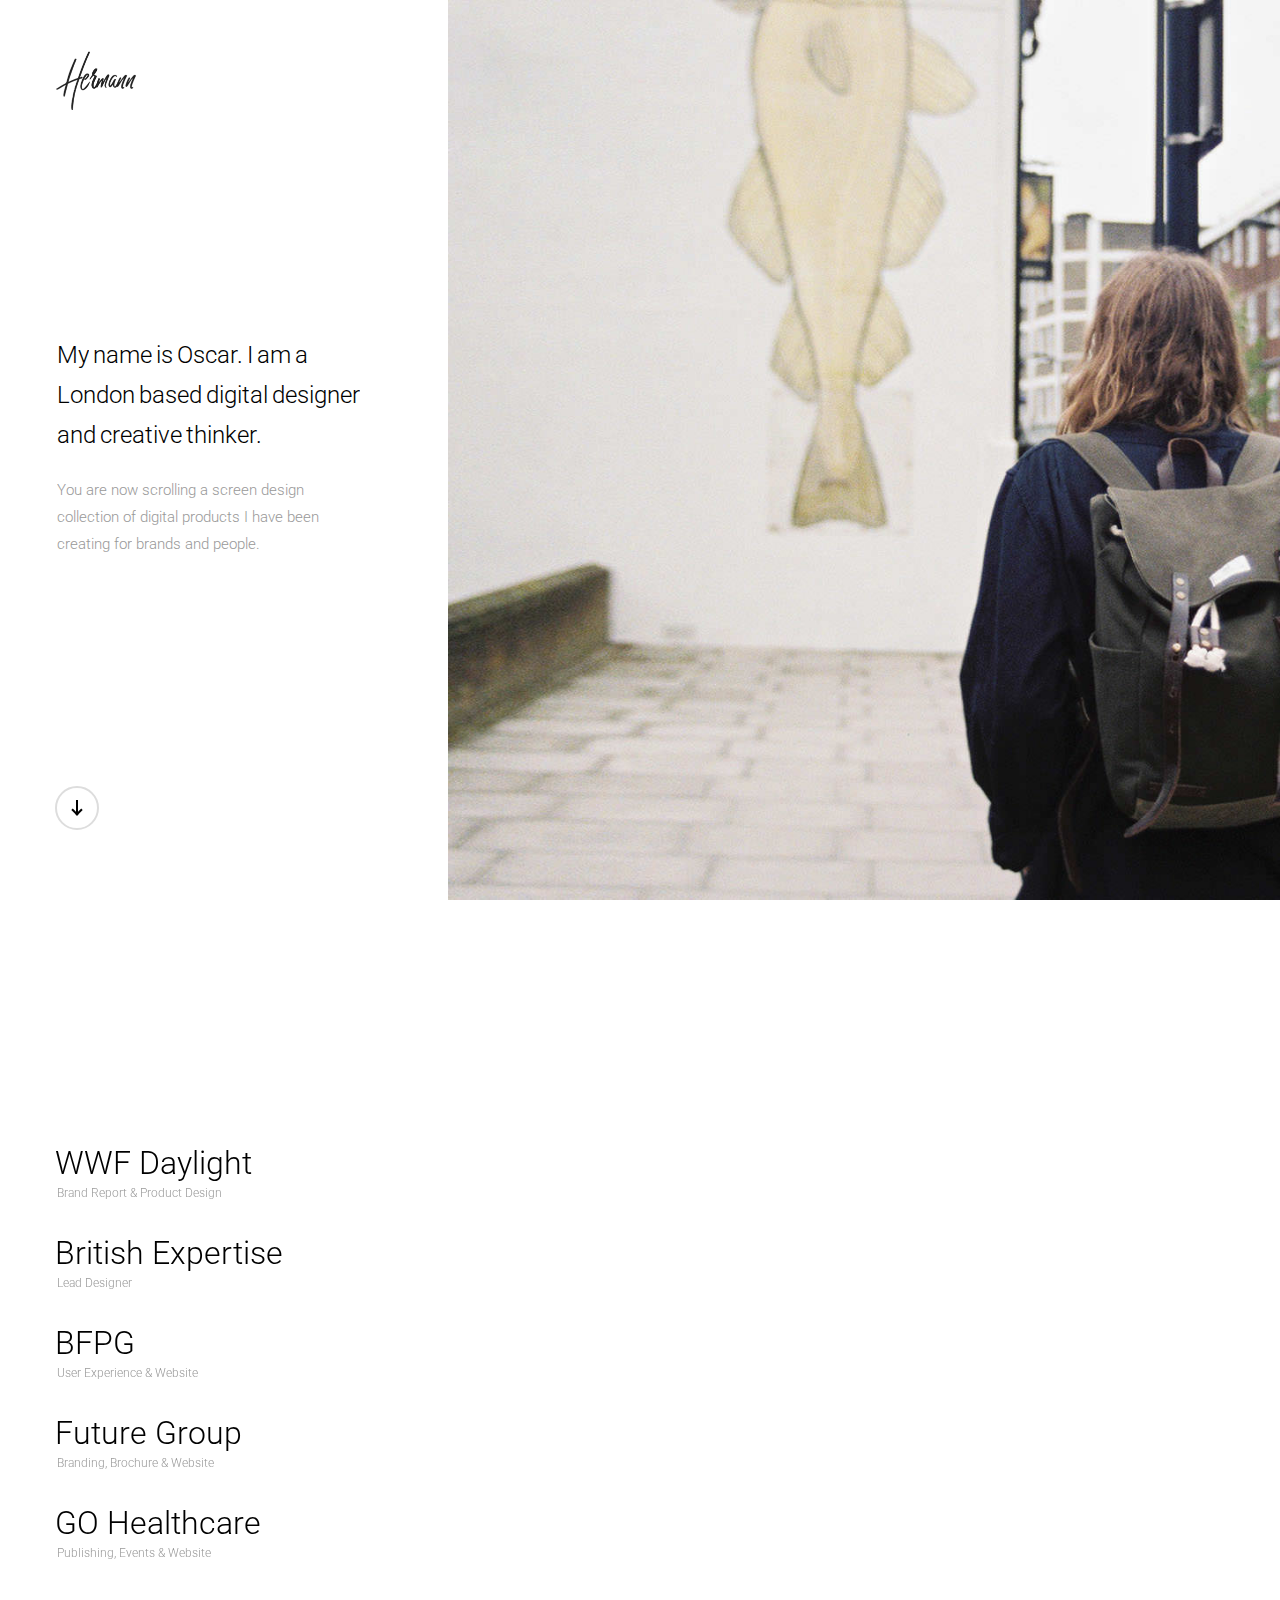
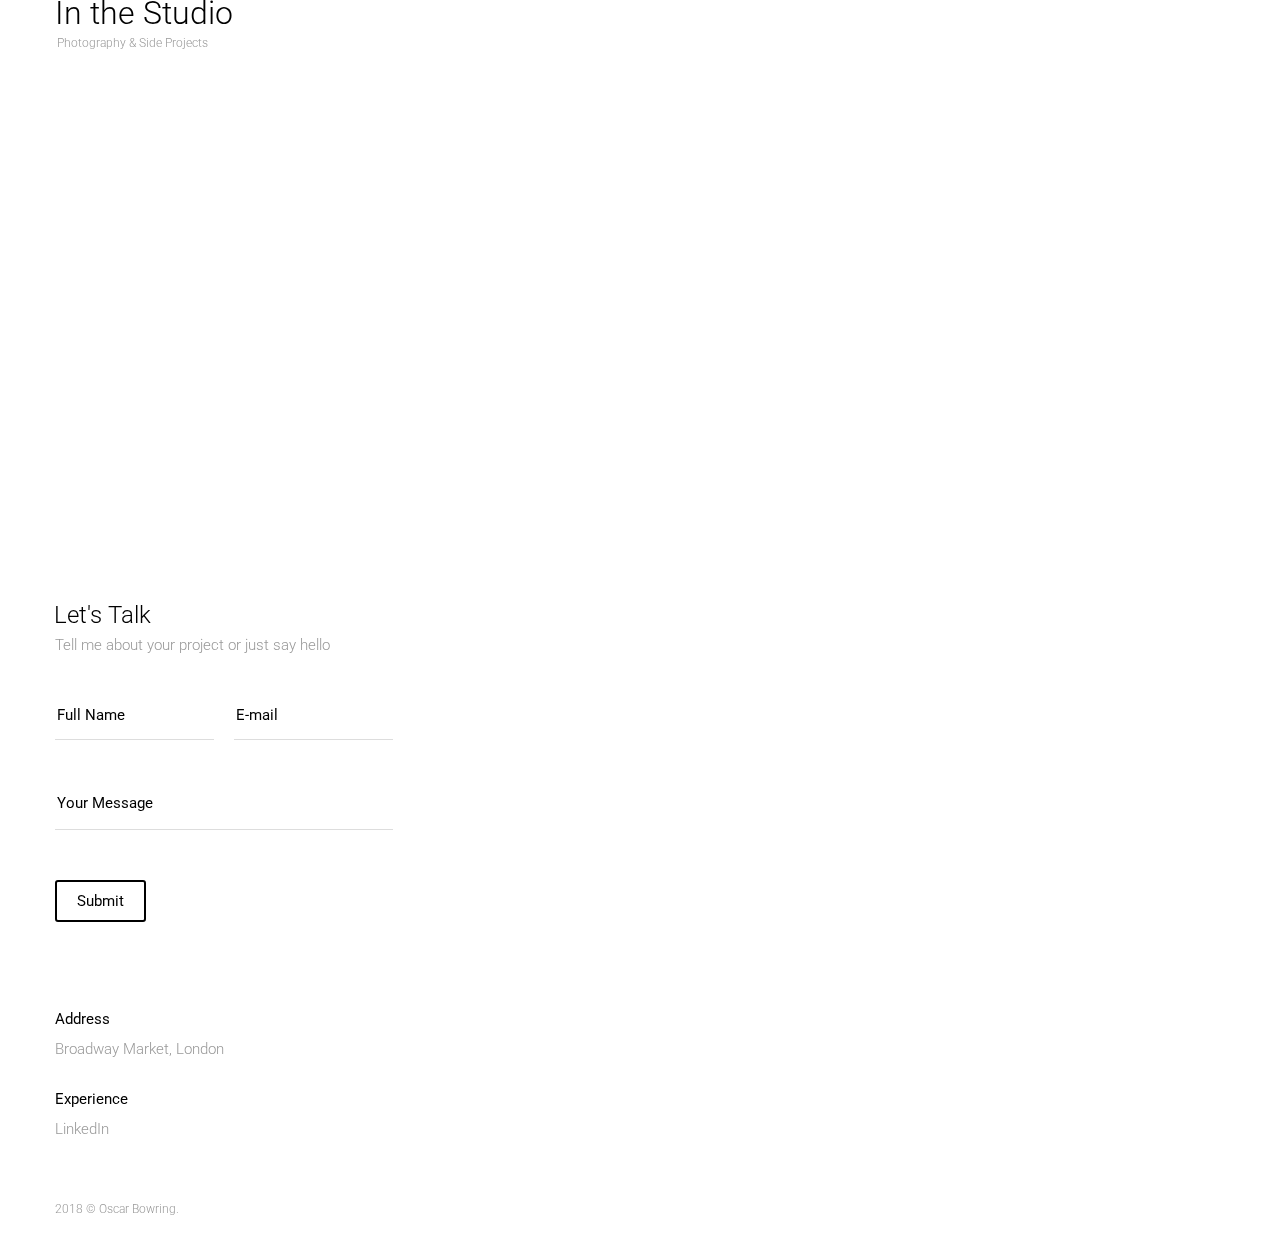
==== commit cad3ad6a: "Add: Healthcare Image." ====
--- a/home.html
+++ b/home.html
@@ -97,7 +97,7 @@
                                 <li><a data-url="project2.html" data-aux="project-02">British Expertise<span>Lead Designer</span></a></li>
                                 <li><a data-url="project3.html" data-aux="project-03">BFPG<span>User Experience & Website</span></a></li>
                                 <li><a data-url="project4.html" data-aux="project-04">Future Group<span>Branding, Brochure & Website</span></a></li>
-                                <li><a data-url="project5.html" data-aux="project-05">GO Healthcare<span>Publishing & Events</span></a></li>
+                                <li><a data-url="project5.html" data-aux="project-05">GO Healthcare<span>Publishing, Events & Website</span></a></li>
                                 <li><a data-url="project6.html" data-aux="project-06">In the Studio<span>Photography & Side Projects</span></a></li>
                             </ul>
                         </div>
--- a/style.css
+++ b/style.css
@@ -1134,13 +1134,13 @@
 
 	#contact {
 		position:relative;
-		padding:400px 70px 70px;
+		padding:400px 70px 25px;
 		box-sizing:border-box;
 	}
 
 
 	#contact-formular {
-		margin:30px 0 100px 0;
+		margin:30px 0 75px 0;
 	}
 
 	#contact-formular::after {
@@ -1727,7 +1727,7 @@
 	}
 
 	#contact {
-    	padding: 400px 55px 70px;
+    	padding: 400px 55px 25px;
 	}
 
 }
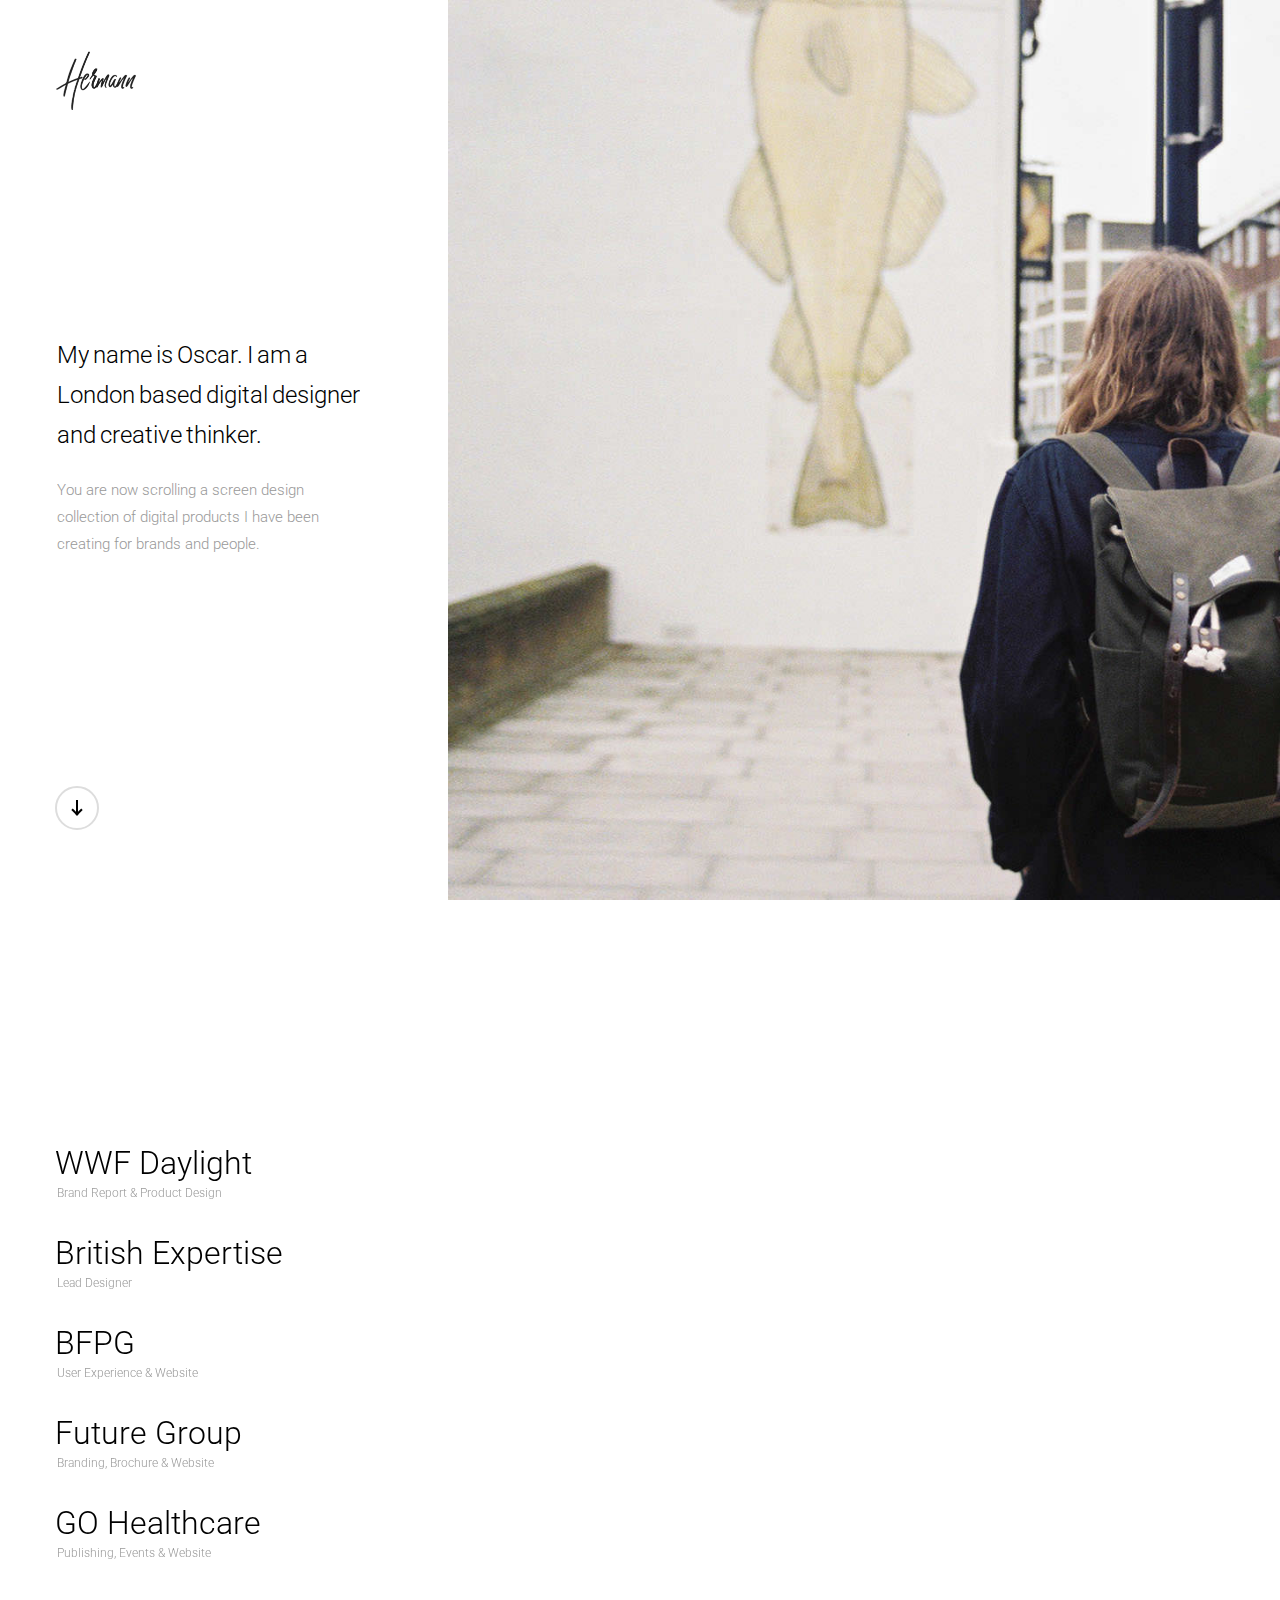
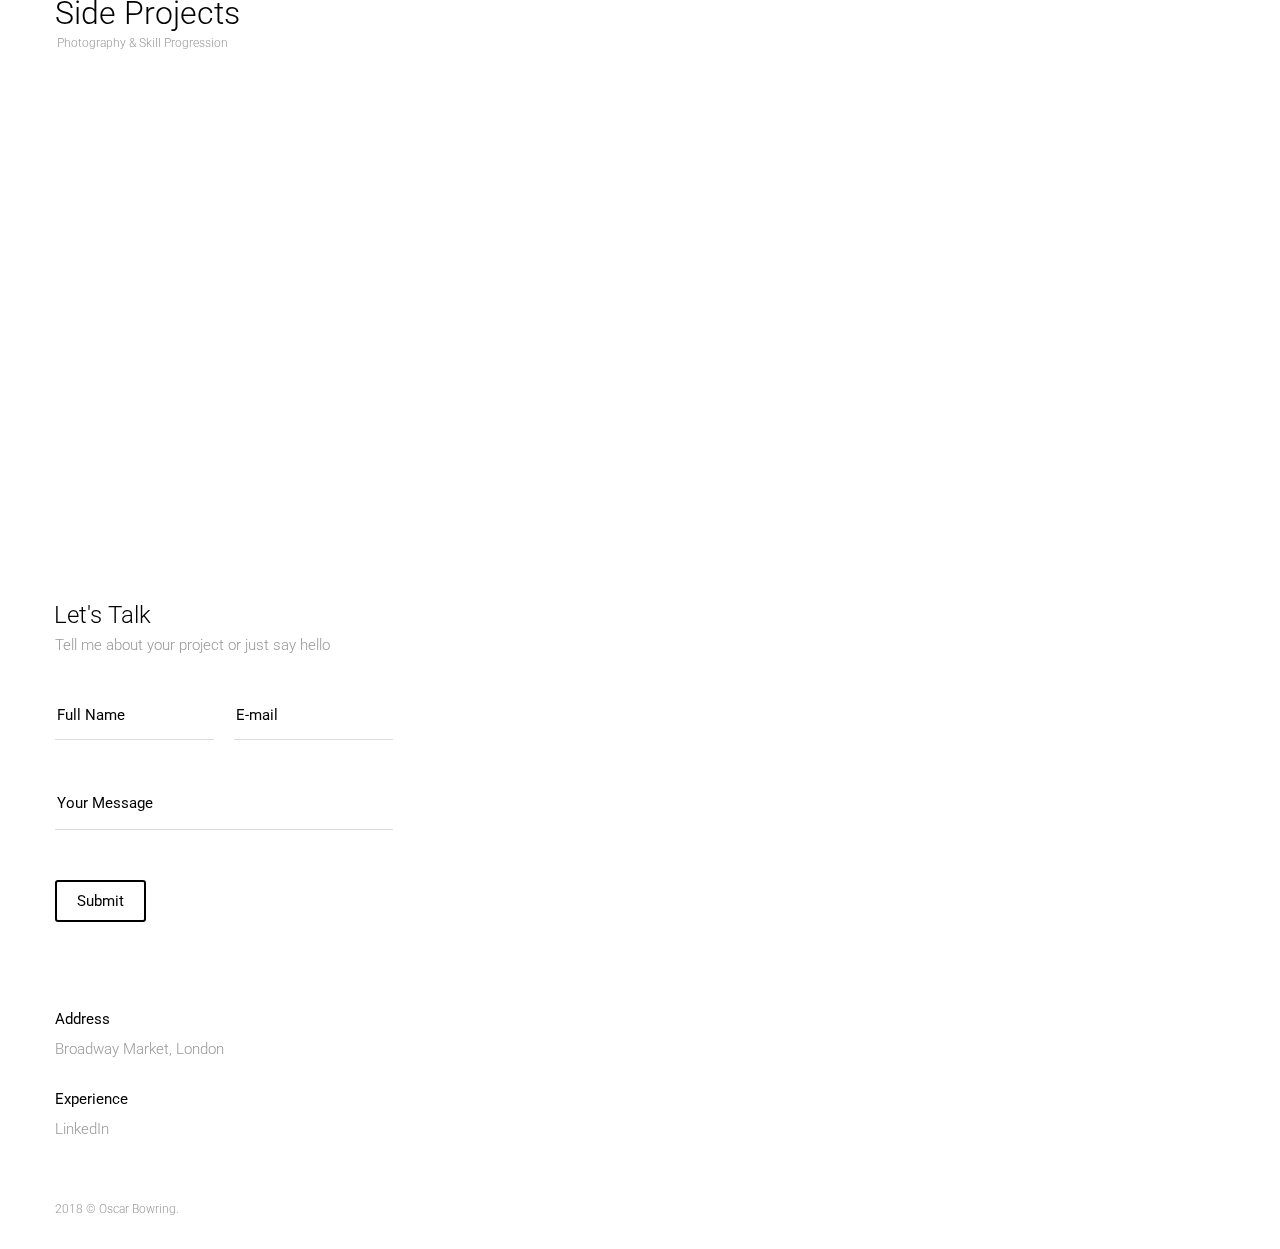
==== commit 682244a7: "Update: BFPG Update." ====
--- a/home.html
+++ b/home.html
@@ -98,7 +98,7 @@
                                 <li><a data-url="project3.html" data-aux="project-03">BFPG<span>User Experience & Website</span></a></li>
                                 <li><a data-url="project4.html" data-aux="project-04">Future Group<span>Branding, Brochure & Website</span></a></li>
                                 <li><a data-url="project5.html" data-aux="project-05">GO Healthcare<span>Publishing, Events & Website</span></a></li>
-                                <li><a data-url="project6.html" data-aux="project-06">In the Studio<span>Photography & Side Projects</span></a></li>
+                                <li><a data-url="project6.html" data-aux="project-06">Side Projects<span>Photography & Skill Progression</span></a></li>
                             </ul>
                         </div>
                     </div>
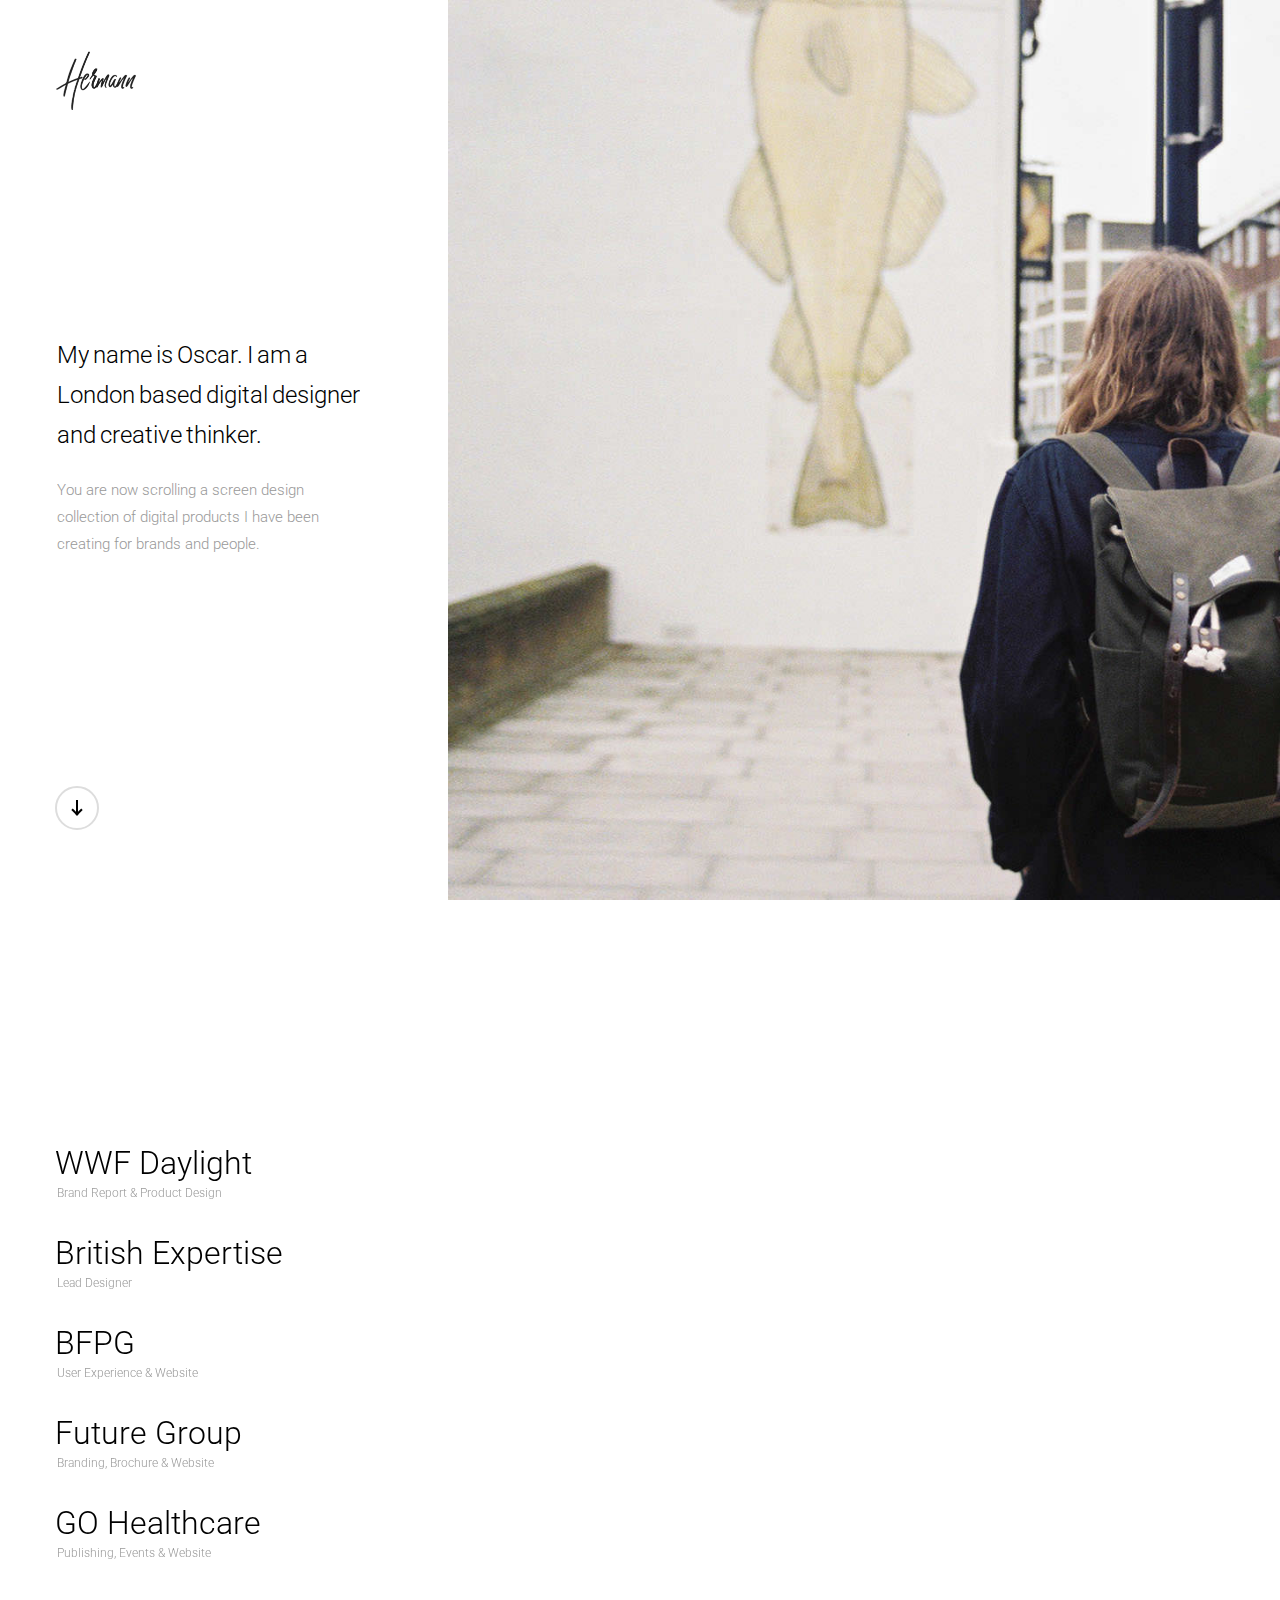
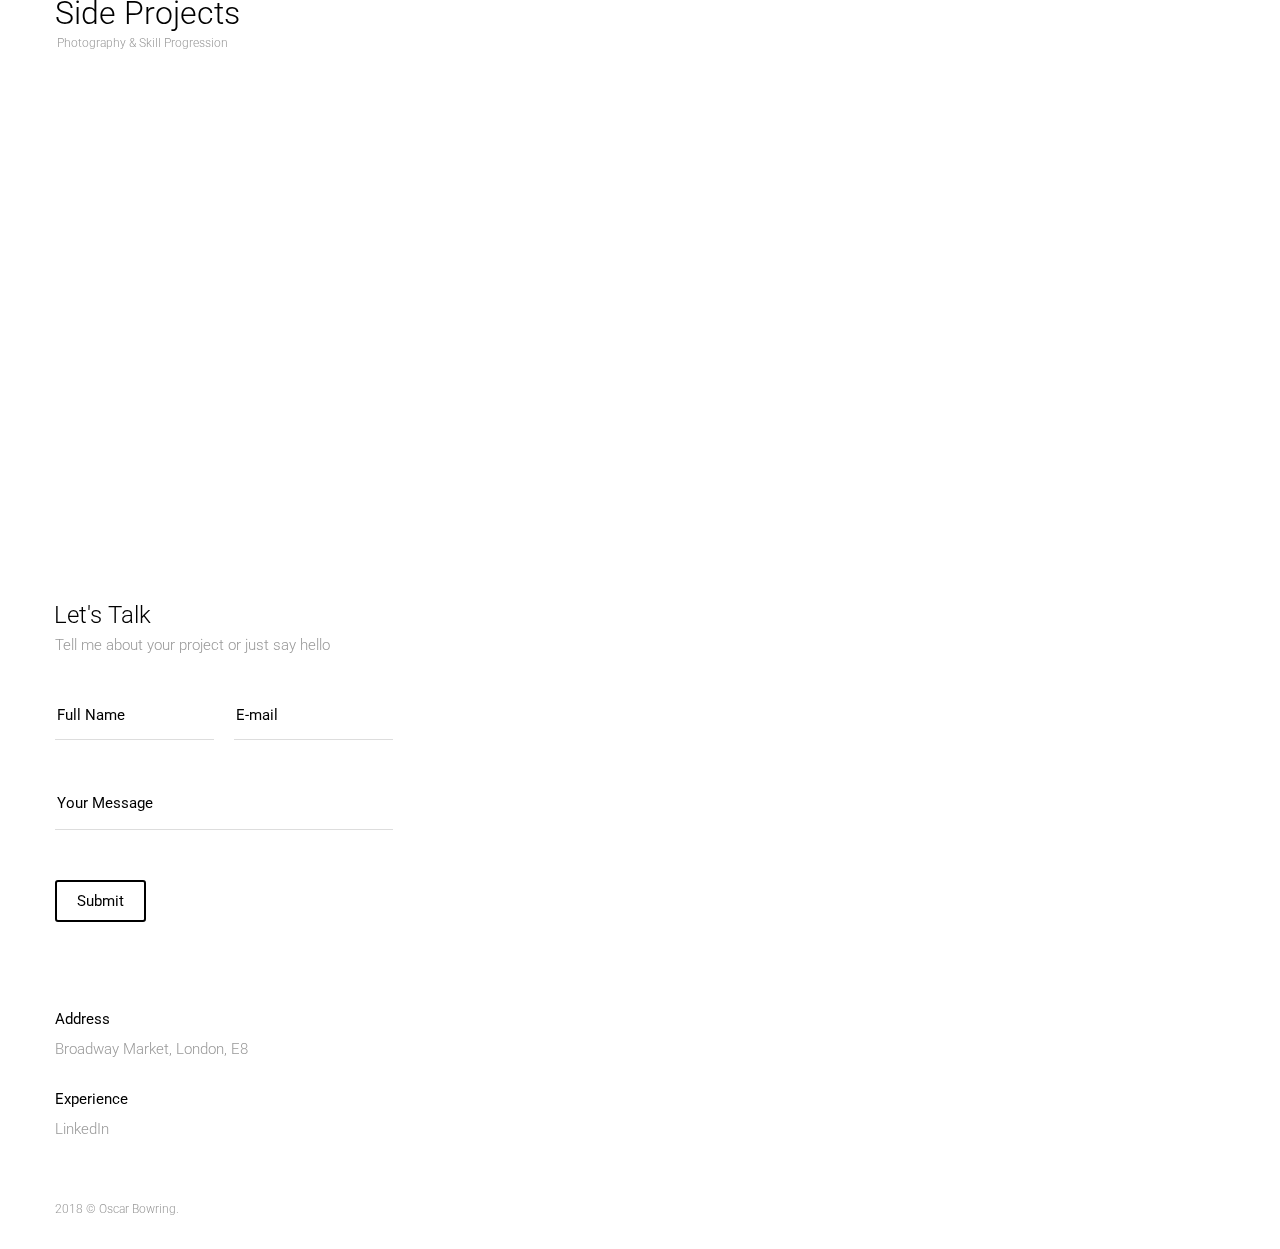
==== commit 8b22db48: "Update: Healthcare Image." ====
--- a/home.html
+++ b/home.html
@@ -135,7 +135,7 @@
                     <!--/Contact Formular -->
 
 
-                    <p><strong>Address</strong><br>Broadway Market, London</p>
+                    <p><strong>Address</strong><br>Broadway Market, London, E8</p>
 
                     <p><strong>Experience</strong><br>
                         <a target="_blank" href="https://www.linkedin.com/in/oscar-bowring/" class="link"><span>LinkedIn</span></a>
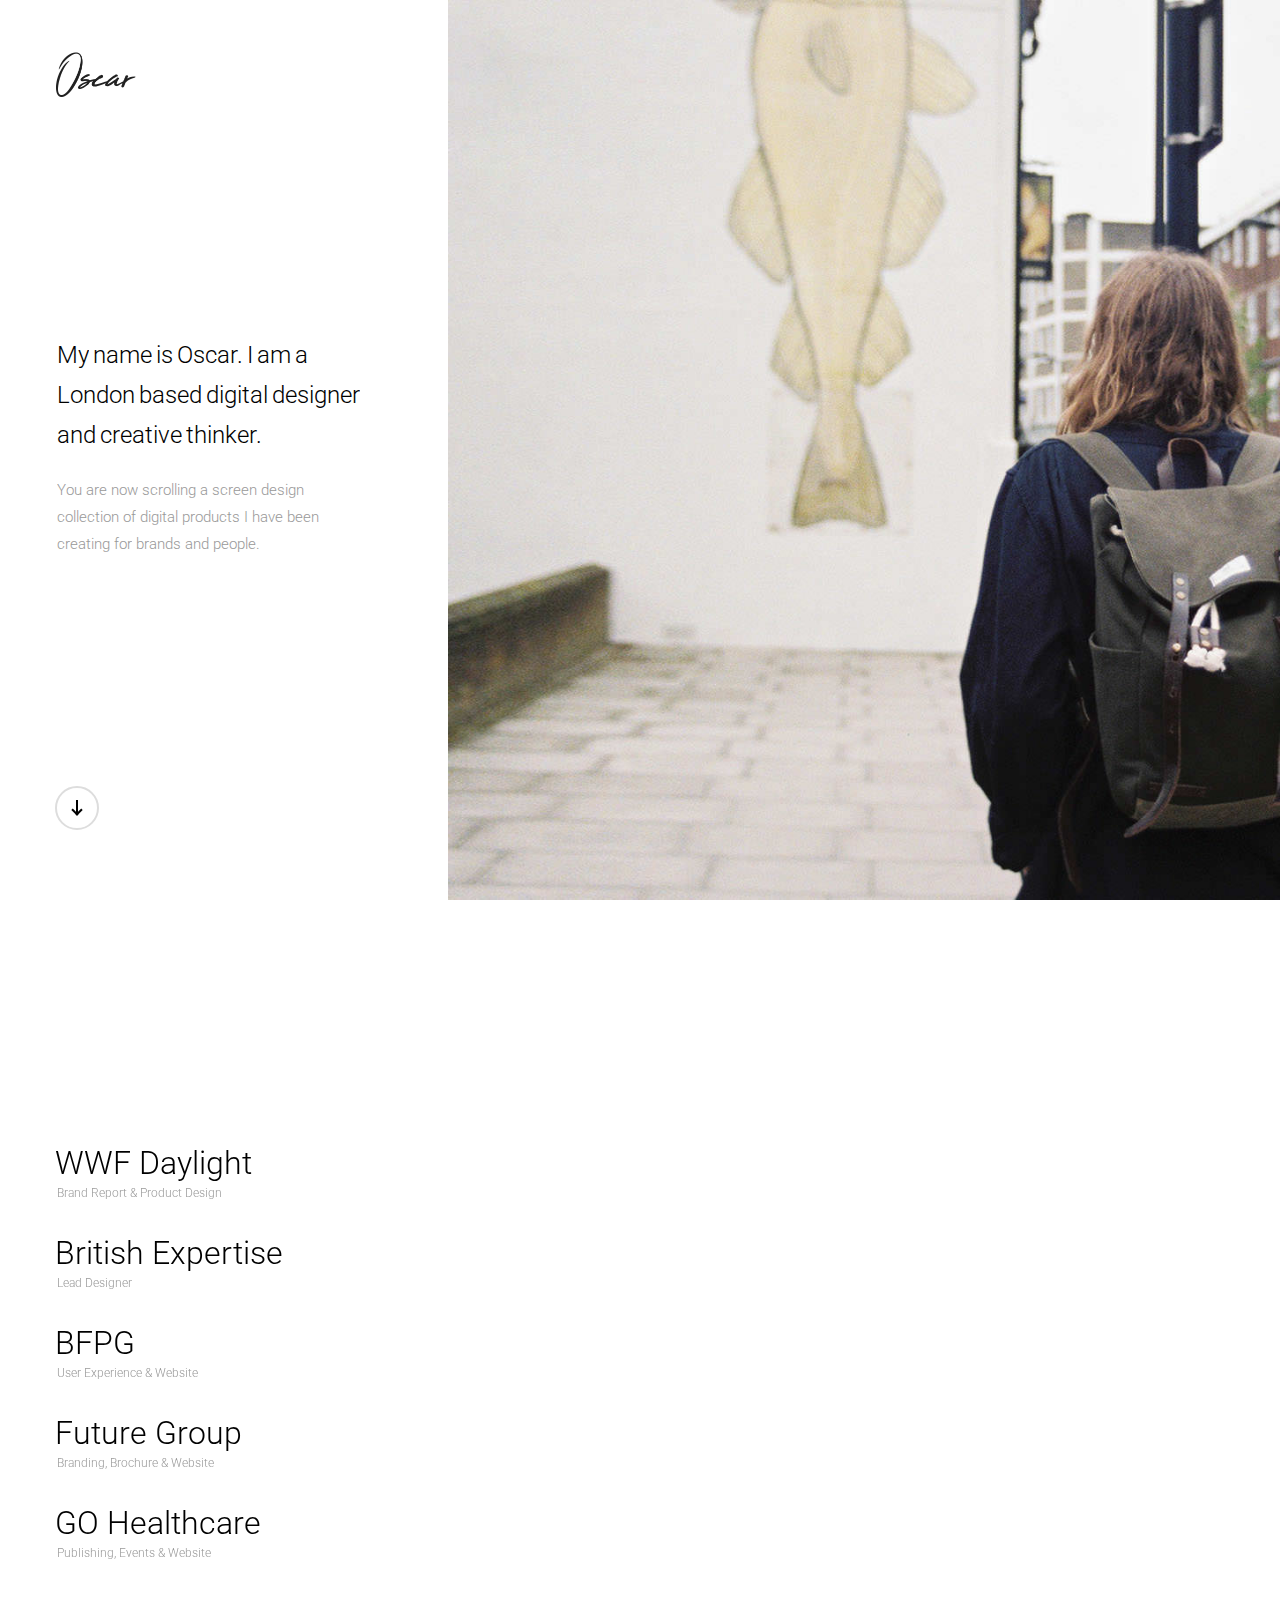
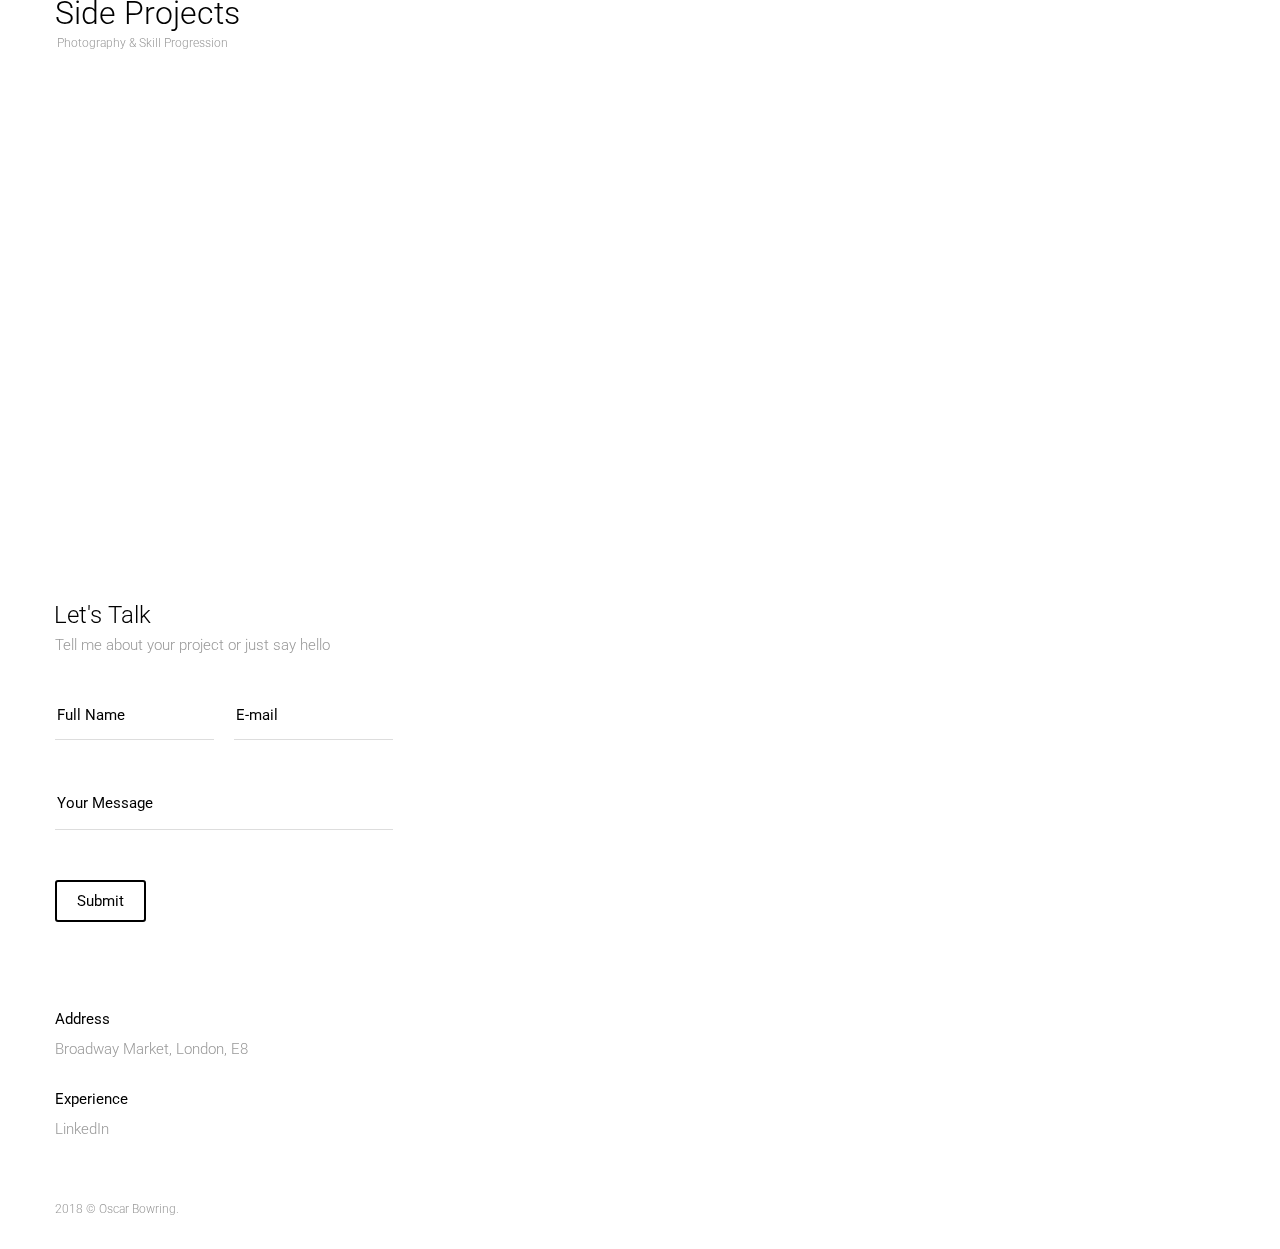
==== commit c5713b4d: "Update: Project headers and contact form." ====
--- a/home.html
+++ b/home.html
@@ -2,11 +2,11 @@
 <html lang="en">
 <head>
 
-    <title>Hermann - Creative Ajax Portfolio Template</title>
+    <title>Oscar Bowring - Creative Portfolio</title>
     <meta name="viewport" content="width=device-width, initial-scale=1.0" />
-    <meta name="description" content="Perfect masonry isotope portfolio template. Masonry portfolio examples. Build your portfolio with berger template." />
-    <meta name="keywords" content="ajax portfolio, portfolio design, portfolio template, minimal portfolio, masonry isotope portfolio " />
-    <meta name="author" content="ClaPat Studio">
+    <meta name="description" content="My name is Oscar.I am a London based digital designer and creative thinker." />
+    <meta name="keywords" content="oscar bowring, product design, digital designer, portfolio, london designer, creative" />
+    <meta name="author" content="Oscar Bowring">
     <meta charset="UTF-8" />
 
     <link rel="icon" type="image/ico" href="favicon.ico" />
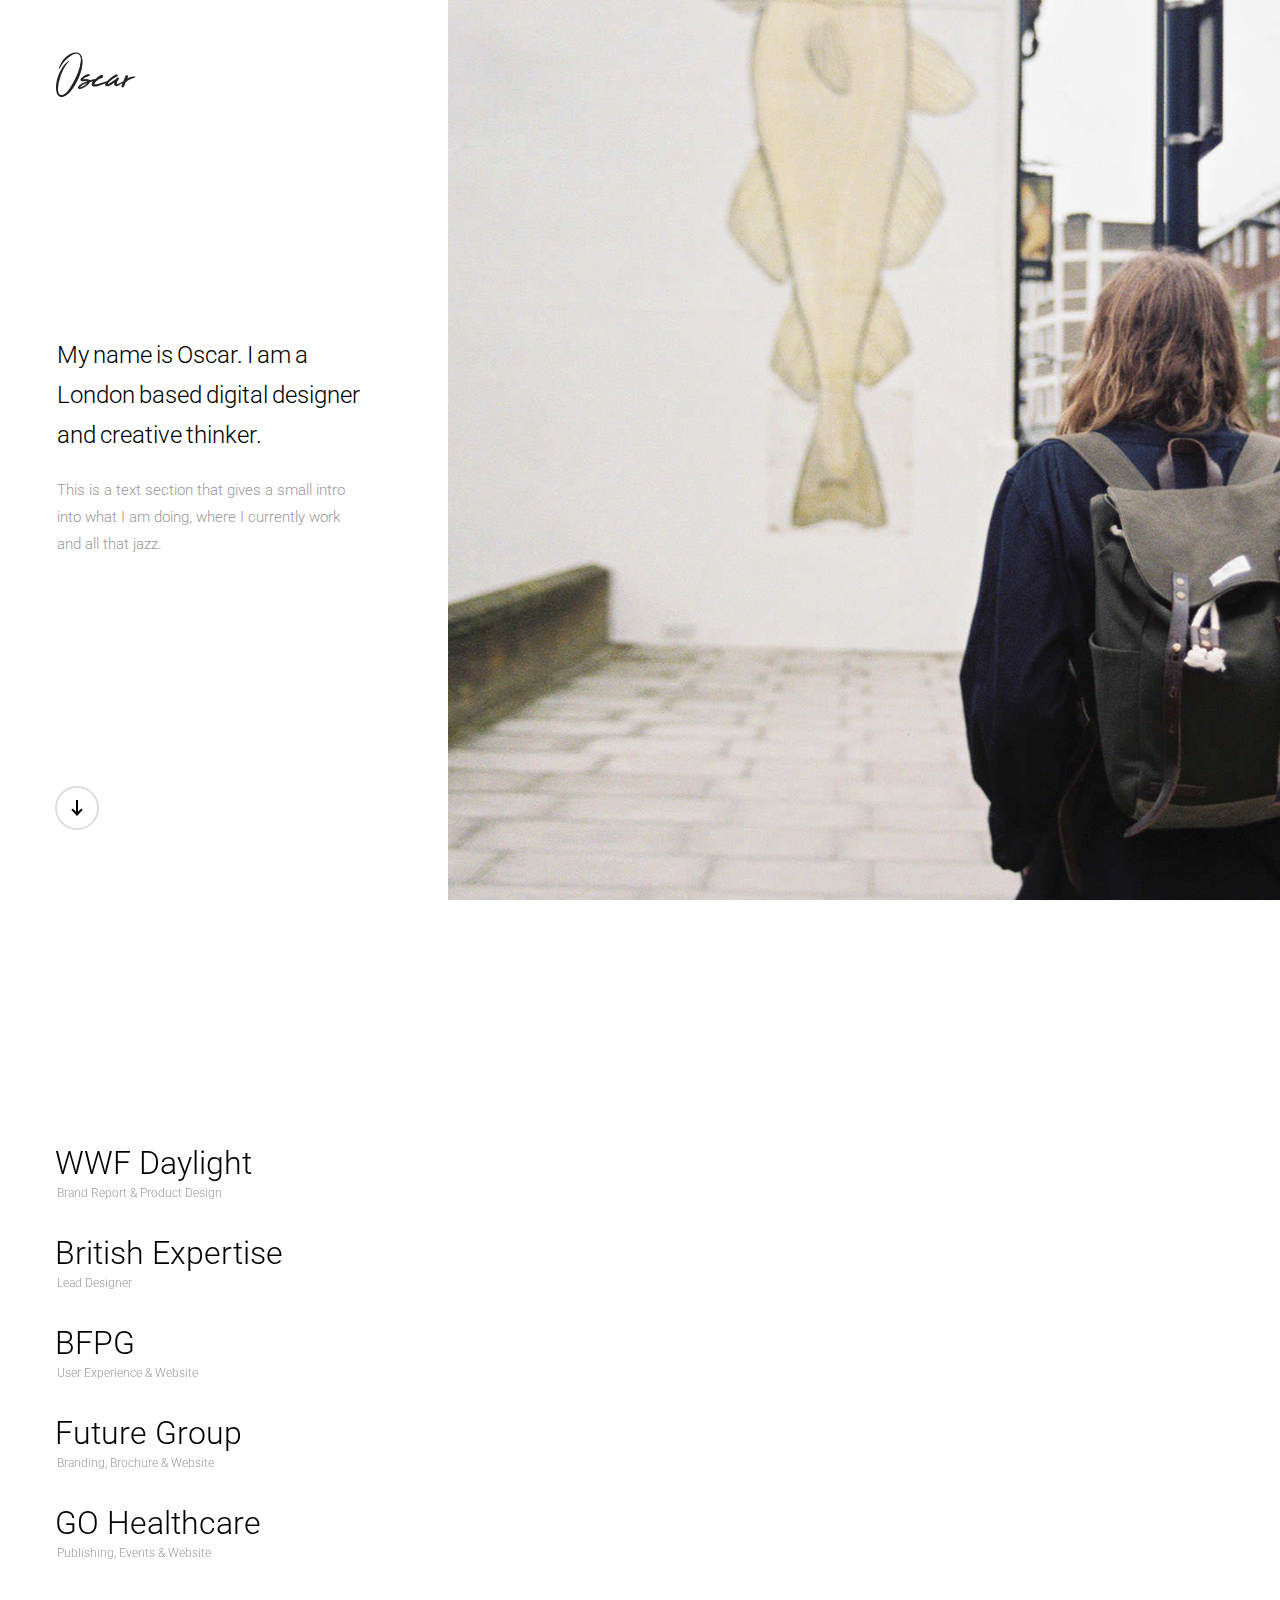
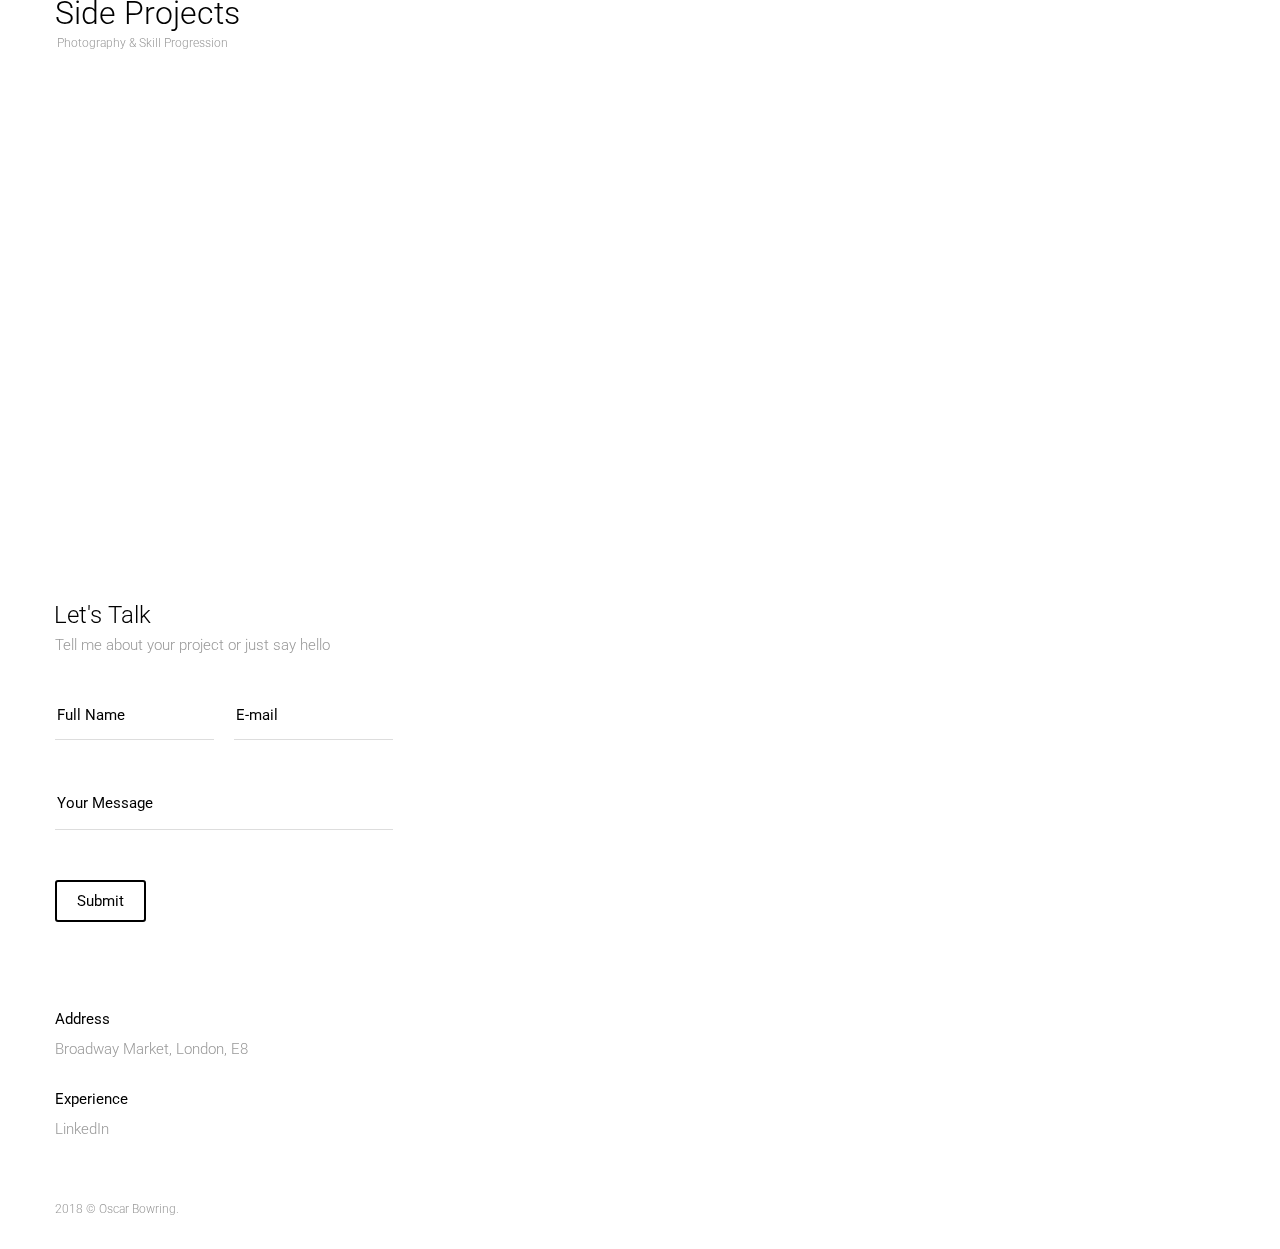
==== commit 08022949: "Update: Healthcare image and hopepage text." ====
--- a/home.html
+++ b/home.html
@@ -78,7 +78,7 @@
                     <div class="outer">
                         <div class="inner">
                             <div class="title-intro">My name is Oscar. I am a London <br class="destroy">based digital designer and creative thinker.</div>
-       			    <div class="subtitle-intro">You are now scrolling a screen design collection of digital products <br class="destroy">I have been creating for brands and people.</div>
+       			    <div class="subtitle-intro">This is a text section that gives a small intro into what I am doing, <br class="destroy">where I currently work and all that jazz.</div>
                             <div class="scroll-down disable">
                                 <div class="arrow-top"></div>
                     		<div class="arrow-top-line"></div>
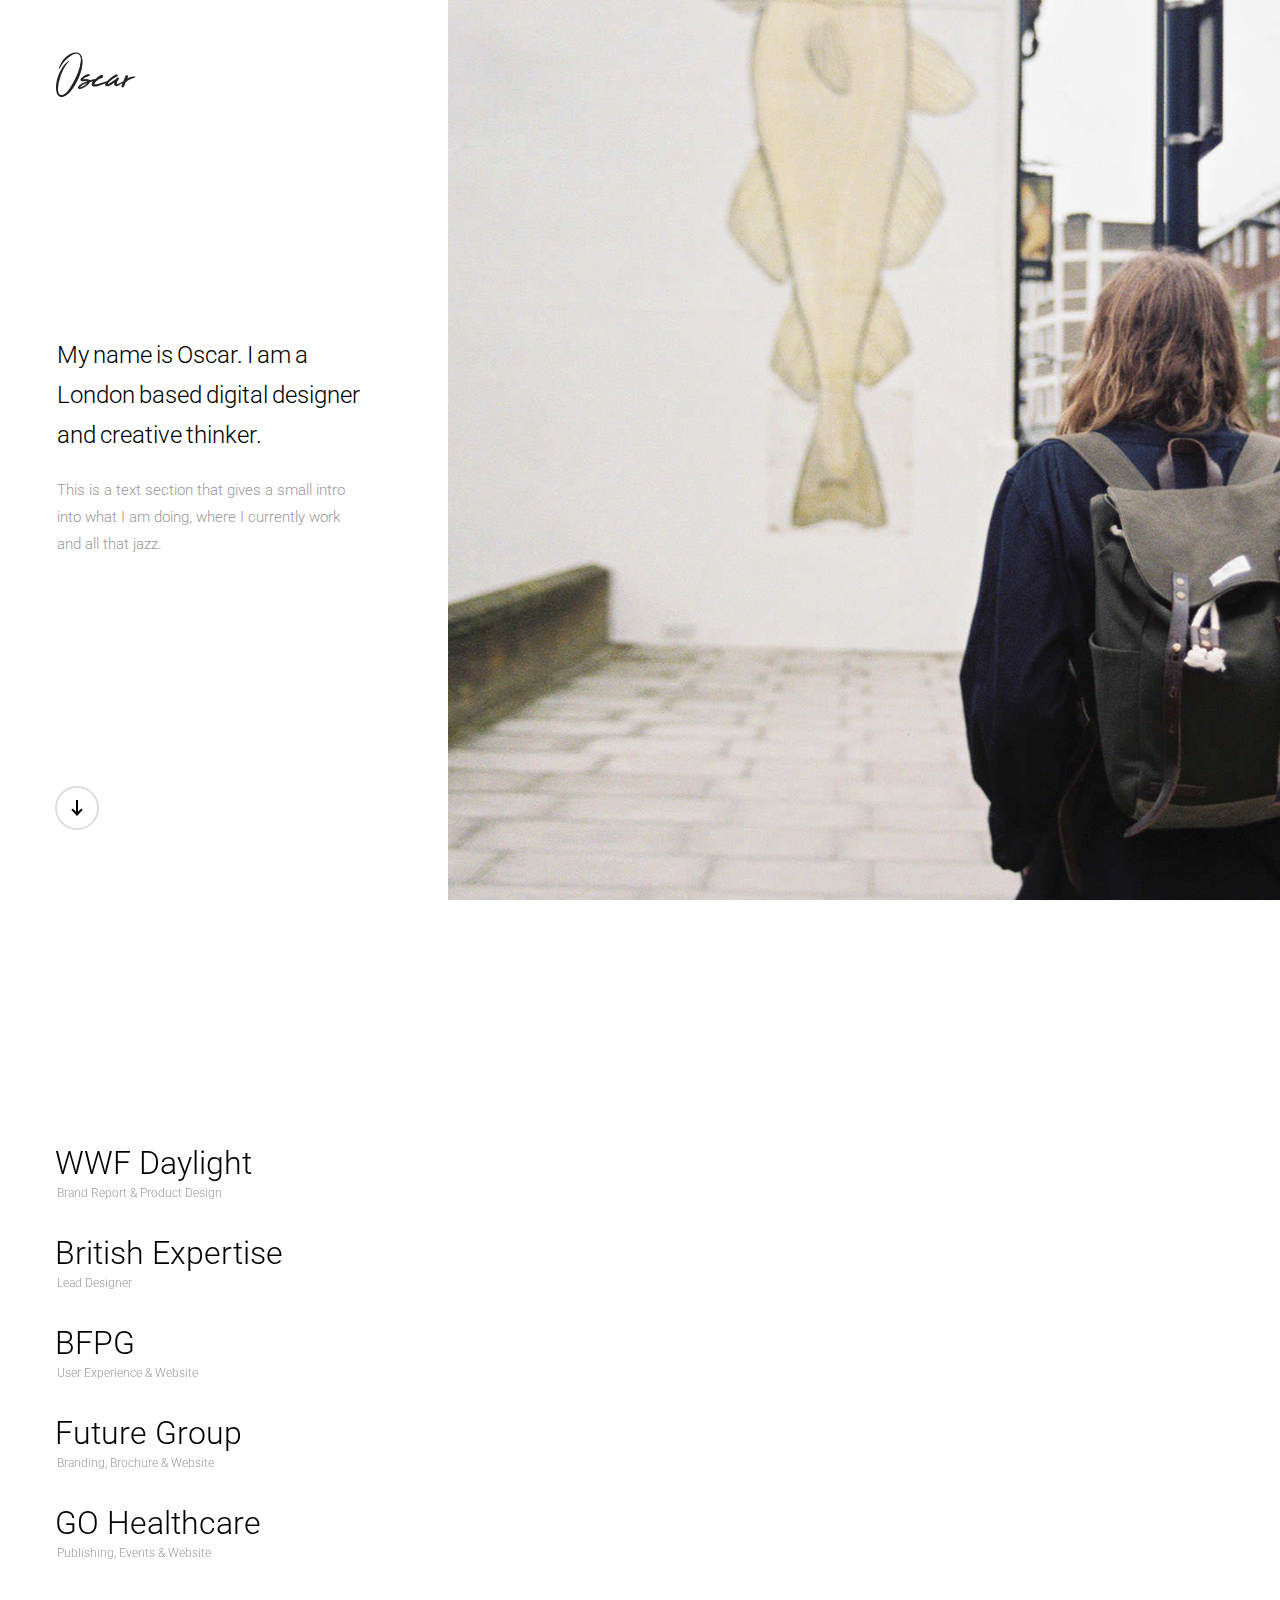
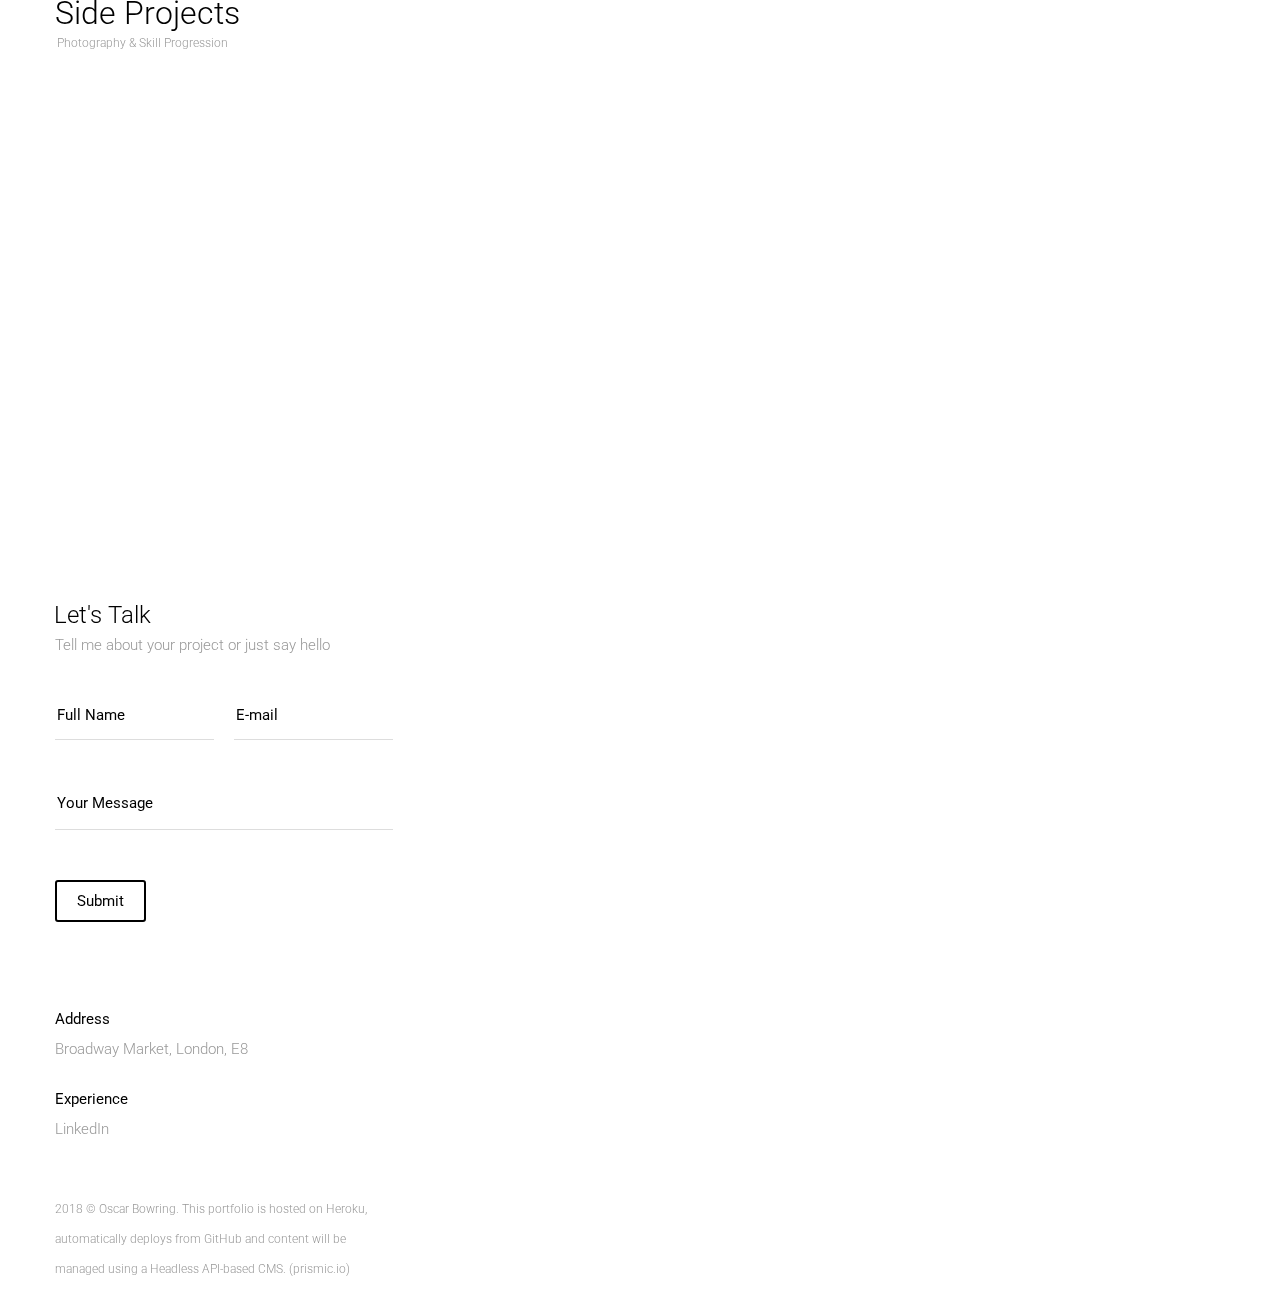
==== commit eb104d16: "Update: Footer Text" ====
--- a/home.html
+++ b/home.html
@@ -142,7 +142,7 @@
                     </p>
 
 
-                    <p class="copyright">2018 © Oscar Bowring.</p>
+                    <p class="copyright">2018 © Oscar Bowring. This portfolio is hosted on Heroku, automatically deploys from GitHub and content will be managed using a Headless API-based CMS. (prismic.io)</p>
 
                 </div>
                 <!--/Contact Section -->
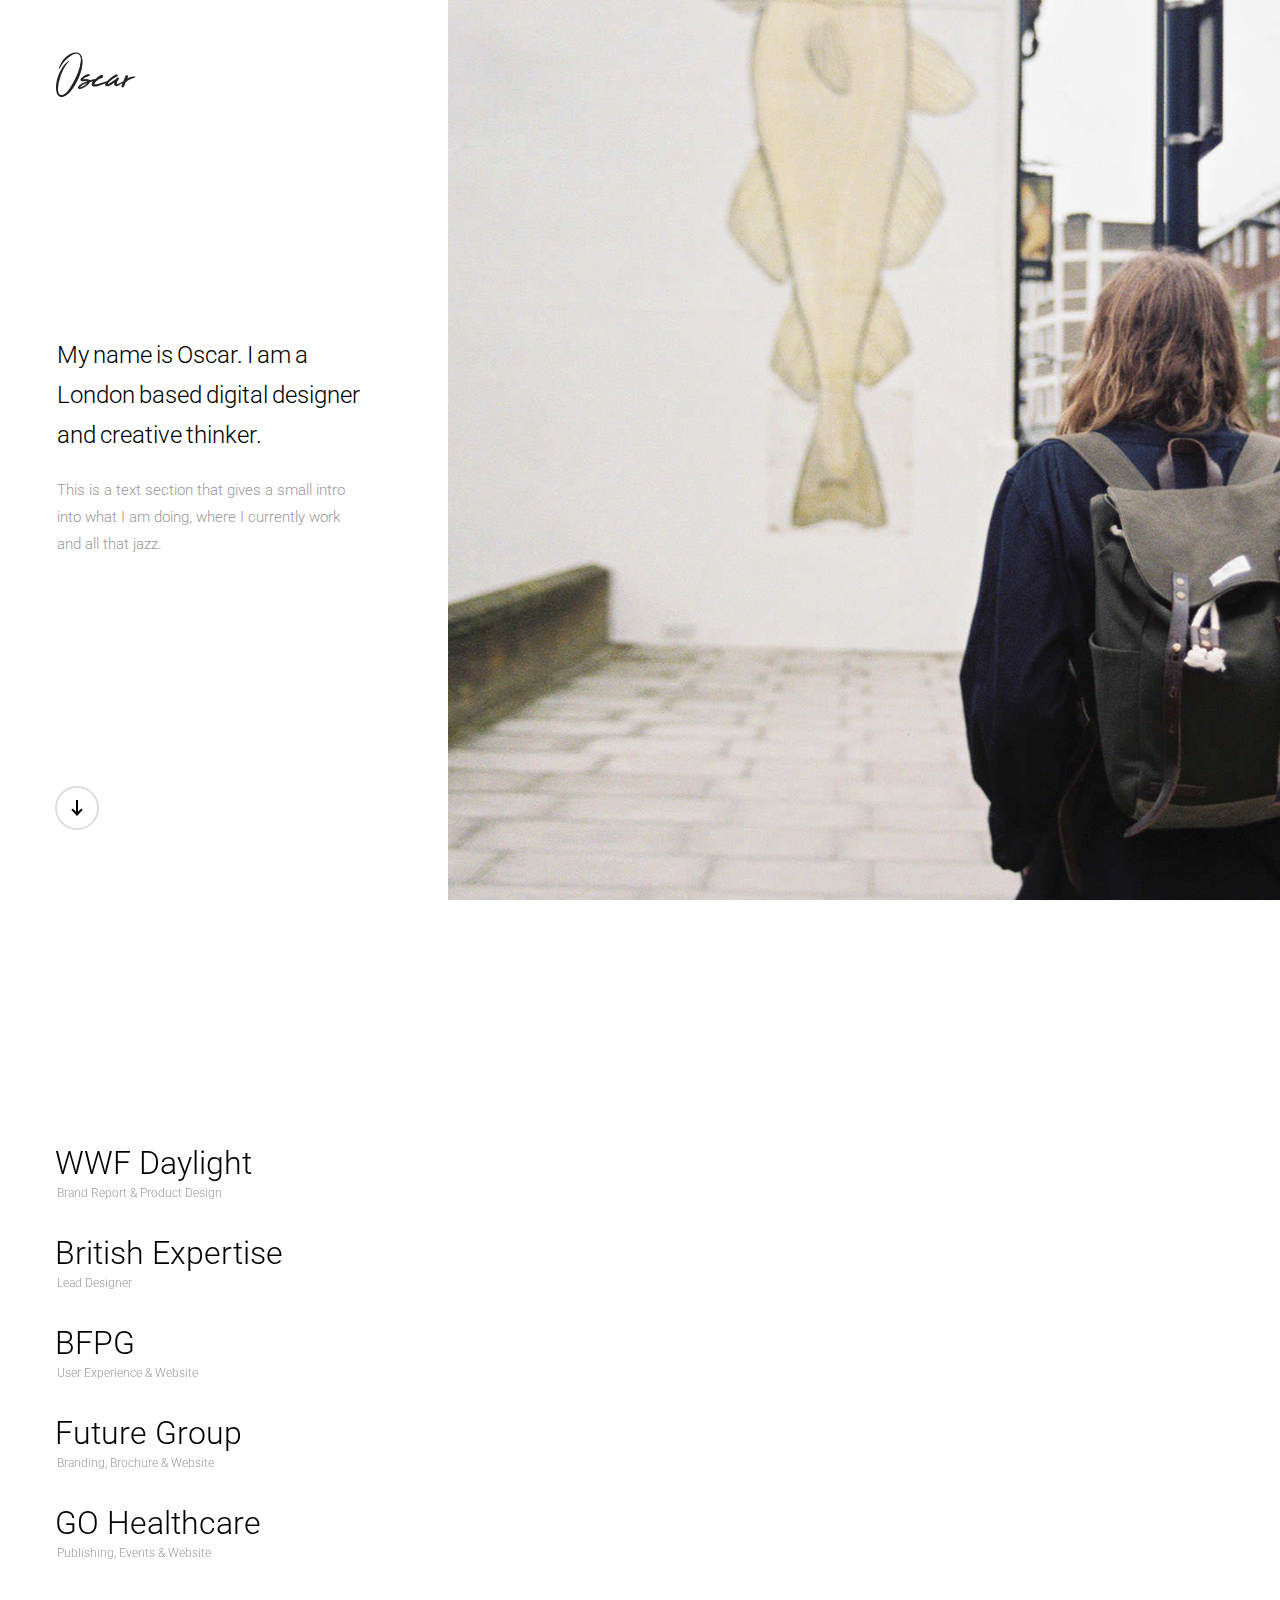
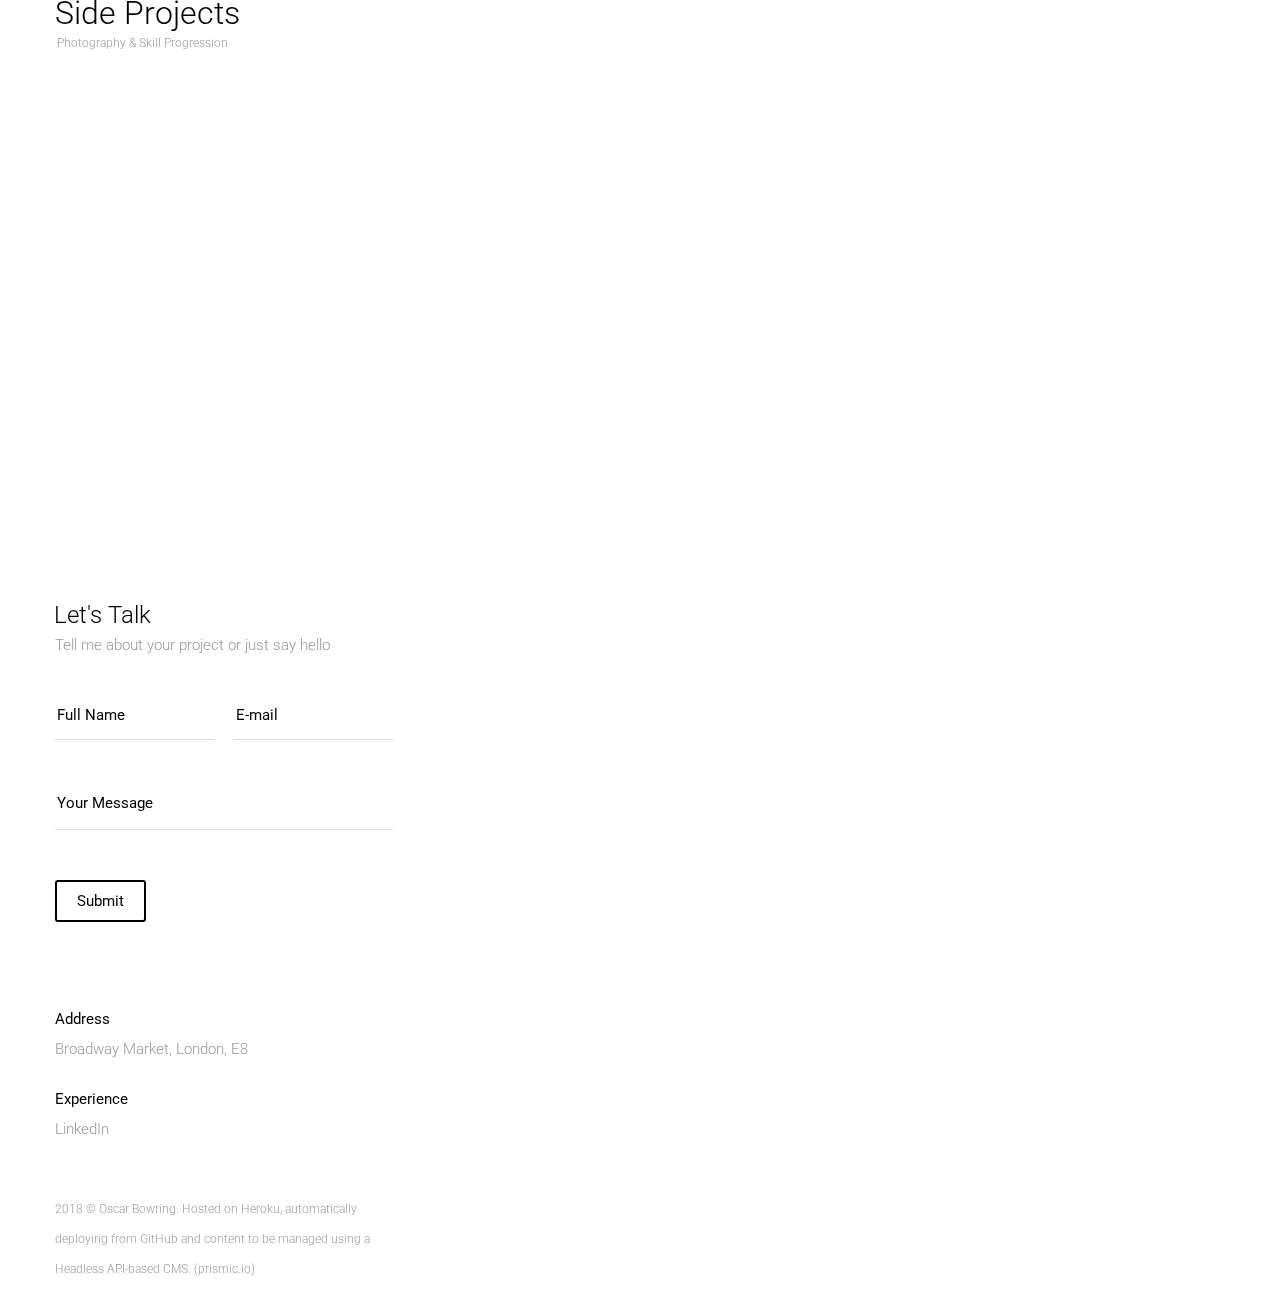
==== commit ed8bf3ec: "Update: Footer Text" ====
--- a/home.html
+++ b/home.html
@@ -142,7 +142,7 @@
                     </p>
 
 
-                    <p class="copyright">2018 © Oscar Bowring. This portfolio is hosted on Heroku, automatically deploys from GitHub and content will be managed using a Headless API-based CMS. (prismic.io)</p>
+                    <p class="copyright">2018 © Oscar Bowring. Hosted on Heroku, automatically deploying from GitHub and content to be managed using a Headless API-based CMS. (prismic.io)</p>
 
                 </div>
                 <!--/Contact Section -->
